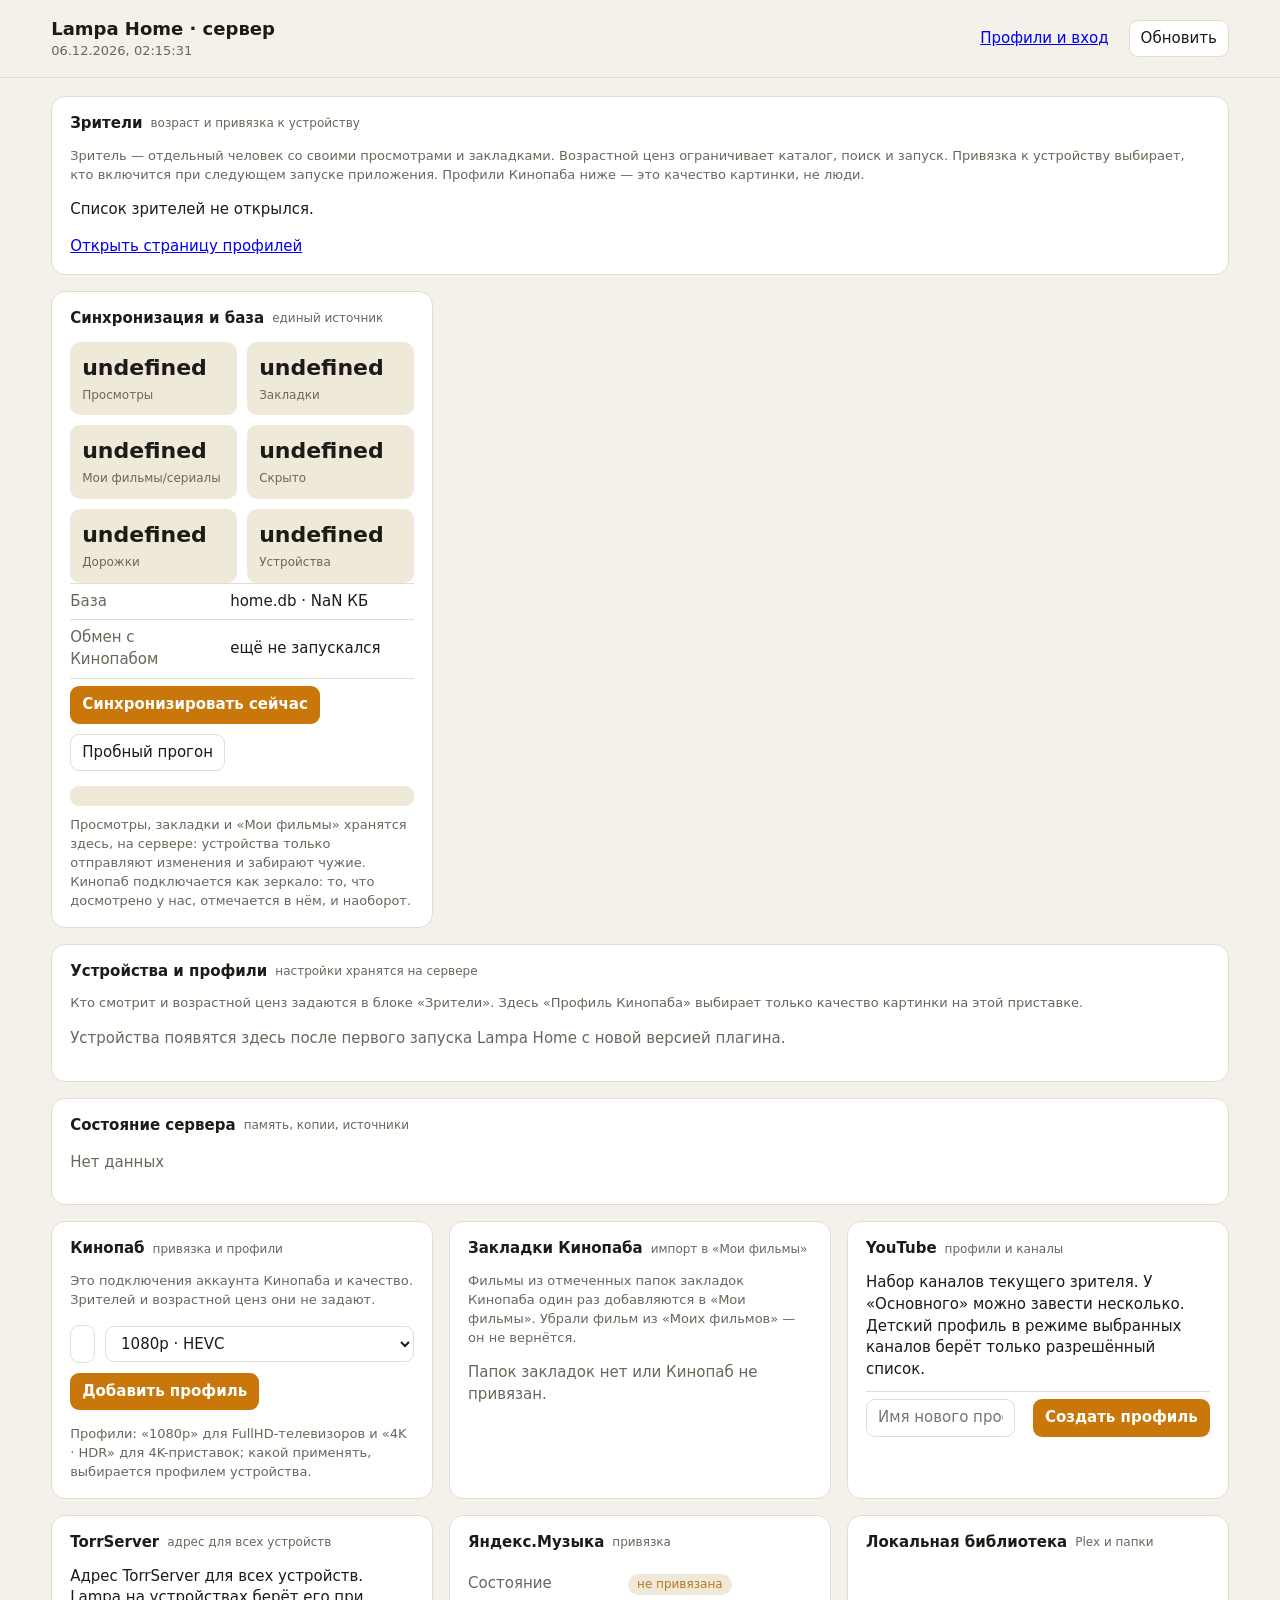
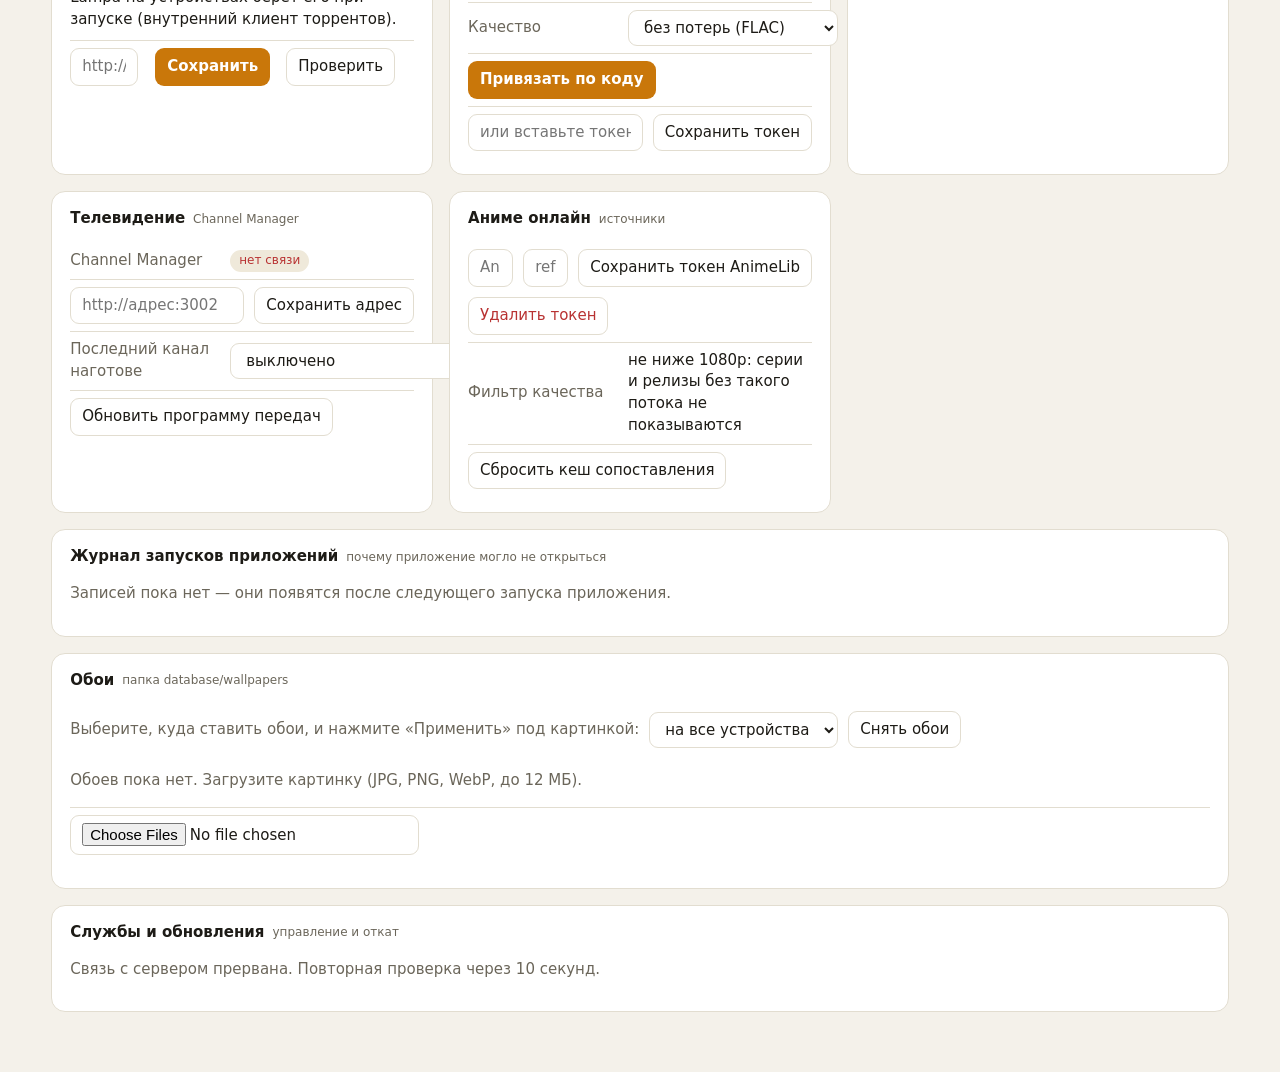
==== server-mod/HomeMedia/panel.html @ 14c17a5c "Publish LMPC HomeMedia module and Android client 1.16.11" ====
<!doctype html>
<html lang="ru">
<head>
<meta charset="utf-8">
<meta name="viewport" content="width=device-width, initial-scale=1">
<title>Lampa Home · сервер</title>
<style>
  :root {
    --bg: #f4f1ea; --card: #ffffff; --ink: #1d1b16; --muted: #6b665a; --line: #e2ddd0;
    --accent: #c9770a; --accent-ink: #ffffff; --ok: #2f8a4f; --warn: #b7791f; --bad: #b83232; --chip: #efe9da;
  }
  @media (prefers-color-scheme: dark) {
    :root:not([data-theme="light"]) {
      --bg: #17150f; --card: #211e16; --ink: #f1ecdf; --muted: #a39d8c; --line: #342f22;
      --accent: #f0a63a; --accent-ink: #1b1204; --ok: #62c283; --warn: #e0b04a; --bad: #e57373; --chip: #2d2819;
    }
  }
  :root[data-theme="dark"] {
    --bg: #17150f; --card: #211e16; --ink: #f1ecdf; --muted: #a39d8c; --line: #342f22;
    --accent: #f0a63a; --accent-ink: #1b1204; --ok: #62c283; --warn: #e0b04a; --bad: #e57373; --chip: #2d2819;
  }
  * { box-sizing: border-box; }
  html, body { margin: 0; background: var(--bg); color: var(--ink); font: 15px/1.45 system-ui, -apple-system, "Segoe UI", Roboto, sans-serif; }
  header { display: flex; align-items: center; gap: 12px; padding: 16px max(16px, 4vw); border-bottom: 1px solid var(--line); position: sticky; top: 0; background: var(--bg); z-index: 5; }
  header h1 { font-size: 18px; margin: 0; flex: 1; font-weight: 650; }
  header .sub { color: var(--muted); font-size: 13px; }
  main { padding: 18px max(16px, 4vw) 60px; display: grid; gap: 16px; grid-template-columns: repeat(auto-fit, minmax(340px, 1fr)); max-width: 1500px; margin: 0 auto; }
  section { background: var(--card); border: 1px solid var(--line); border-radius: 14px; padding: 16px 18px; min-width: 0; }
  section.wide { grid-column: 1 / -1; }
  h2 { font-size: 15px; margin: 0 0 12px; font-weight: 650; display: flex; align-items: center; gap: 8px; }
  h2 .tag { font-weight: 500; font-size: 12px; color: var(--muted); }
  .row { display: flex; align-items: center; gap: 10px; flex-wrap: wrap; padding: 7px 0; border-top: 1px solid var(--line); }
  .row:first-of-type { border-top: 0; }
  .row .k { color: var(--muted); flex: 0 0 150px; }
  .row .v { flex: 1 1 180px; min-width: 180px; overflow-wrap: break-word; }
  .kp, .person { border-top: 1px solid var(--line); padding: 12px 0; }
  .kp-head, .person .line, .kp-actions { display: flex; flex-wrap: wrap; gap: 8px; align-items: center; }
  .kp-head b, .person b { font-size: 15px; }
  .kp-actions, .person .line + .line { margin-top: 8px; }
  .grid4 { display: grid; grid-template-columns: repeat(auto-fit, minmax(110px, 1fr)); gap: 10px; }
  .stat { background: var(--chip); border-radius: 10px; padding: 10px 12px; }
  .stat b { display: block; font-size: 22px; font-weight: 650; }
  .stat span { color: var(--muted); font-size: 12px; }
  button, select, input { font: inherit; color: var(--ink); background: var(--card); border: 1px solid var(--line); border-radius: 9px; padding: 7px 11px; min-height: 36px; }
  input[type="text"], input[type="password"] { min-width: 0; flex: 1; }
  button { cursor: pointer; }
  button.primary { background: var(--accent); color: var(--accent-ink); border-color: transparent; font-weight: 600; }
  button.danger { color: var(--bad); }
  button:disabled { opacity: .55; cursor: default; }
  button:focus-visible, select:focus-visible, input:focus-visible { outline: 2px solid var(--accent); outline-offset: 1px; }
  .badge { display: inline-block; padding: 2px 9px; border-radius: 999px; font-size: 12px; background: var(--chip); white-space: nowrap; }
  .badge.ok { color: var(--ok); } .badge.warn { color: var(--warn); } .badge.bad { color: var(--bad); }
  .muted { color: var(--muted); }
  pre { margin: 8px 0 0; padding: 10px 12px; background: var(--chip); border-radius: 9px; font: 12.5px/1.5 ui-monospace, Consolas, monospace; white-space: pre-wrap; max-height: 220px; overflow: auto; }
  .dev { border-top: 1px solid var(--line); padding: 12px 0; }
  .dev:first-of-type { border-top: 0; }
  .dev .head { display: flex; align-items: center; gap: 10px; flex-wrap: wrap; margin-bottom: 8px; }
  .dev .head b { font-size: 15px; }
  .opts { display: grid; grid-template-columns: repeat(auto-fill, minmax(210px, 1fr)); gap: 8px 14px; }
  .opts label { display: grid; gap: 3px; font-size: 12.5px; color: var(--muted); }
  .opts select { width: 100%; }
  .walls { display: grid; grid-template-columns: repeat(auto-fill, minmax(150px, 1fr)); gap: 10px; margin-top: 10px; }
  .wall { border: 1px solid var(--line); border-radius: 10px; overflow: hidden; background: var(--chip); }
  .wall img { width: 100%; height: 84px; object-fit: cover; display: block; }
  .wall div { padding: 6px 8px; display: flex; gap: 6px; align-items: center; font-size: 12px; }
  .wall div span { flex: 1; overflow: hidden; text-overflow: ellipsis; white-space: nowrap; }
  .wall button { min-height: 28px; padding: 2px 8px; }
  .code { font: 650 26px ui-monospace, Consolas, monospace; letter-spacing: .12em; padding: 8px 14px; background: var(--chip); border-radius: 10px; display: inline-block; margin: 6px 0; }
  .toast { position: fixed; bottom: 18px; left: 50%; transform: translateX(-50%); background: var(--ink); color: var(--bg); padding: 9px 16px; border-radius: 10px; font-size: 14px; opacity: 0; transition: opacity .2s; pointer-events: none; z-index: 20; }
  .toast.show { opacity: .94; }
  @media (max-width: 560px) { .row .k { min-width: 100%; } }
</style>
</head>
<body>
<header>
  <div style="flex:1;min-width:0"><h1>Lampa Home · сервер</h1><div class="sub" id="clock"></div></div>
  <a href="/profiles" style="margin:8px">Профили и вход</a>
  <button id="refresh">Обновить</button>
</header>
<main id="main"></main>
<div class="toast" id="toast"></div>

<script>
(function () {
  'use strict';
  var BASE = '{localhost}'.replace(/\/$/, '');
  if (BASE.indexOf('{') === 0) BASE = location.origin;
  var adminToken = '';

  function el(tag, attrs) {
    var e = document.createElement(tag);
    if (attrs) Object.keys(attrs).forEach(function (k) {
      if (k === 'class') e.className = attrs[k];
      else if (k === 'text') e.textContent = attrs[k];
      else if (k.indexOf('on') === 0) e.addEventListener(k.slice(2), attrs[k]);
      else e.setAttribute(k, attrs[k]);
    });
    for (var i = 2; i < arguments.length; i++) {
      var c = arguments[i];
      if (c == null) continue;
      e.appendChild(typeof c === 'string' ? document.createTextNode(c) : c);
    }
    return e;
  }
  function api(path, opts) {
    opts = opts || {};
    var headers = {};
    Object.keys(opts.headers || {}).forEach(function (k) { headers[k] = opts.headers[k]; });
    if (adminToken) headers['X-Home-Session'] = adminToken;
    return fetch(BASE + path, { method: opts.method || 'GET', headers: headers, body: opts.body, credentials: 'include', cache: 'no-store' })
      .then(function (r) { return r.text().then(function (t) { var j = null; try { j = JSON.parse(t); } catch (e) {} return { ok: r.ok, status: r.status, json: j, text: t }; }); });
  }
  var toastT;
  function toast(t) {
    var n = document.getElementById('toast');
    n.textContent = t; n.classList.add('show');
    clearTimeout(toastT); toastT = setTimeout(function () { n.classList.remove('show'); }, 2600);
  }
  function ago(ms) {
    if (!ms) return 'никогда';
    var s = Math.round((Date.now() - ms) / 1000);
    if (s < 60) return s + ' с назад';
    if (s < 3600) return Math.round(s / 60) + ' мин назад';
    if (s < 86400) return Math.round(s / 3600) + ' ч назад';
    return Math.round(s / 86400) + ' дн назад';
  }
  function fmtBytes(b) { return b > 1048576 ? (b / 1048576).toFixed(1) + ' МБ' : Math.round(b / 1024) + ' КБ'; }
  function sec(title, tag, cls) {
    var s = el('section', { class: cls || '' }, el('h2', {}, title, tag ? el('span', { class: 'tag', text: tag }) : null));
    document.getElementById('main').appendChild(s);
    return s;
  }
  function kv(k, v) { return el('div', { class: 'row' }, el('div', { class: 'k', text: k }), el('div', { class: 'v' }, v)); }
  function badge(text, cls) { return el('span', { class: 'badge ' + (cls || ''), text: text }); }

  // ------------------------------------------------------------------ синхронизация
  function renderSync(box, st) {
    var g = el('div', { class: 'grid4' });
    [['Просмотры', st.timeline], ['Закладки', st.bookmarks], ['Мои фильмы/сериалы', st.watchlist], ['Скрыто', st.hidden], ['Дорожки', st.audio], ['Устройства', st.devices]]
      .forEach(function (p) { g.appendChild(el('div', { class: 'stat' }, el('b', { text: String(p[1]) }), el('span', { text: p[0] }))); });
    box.appendChild(g);
    box.appendChild(kv('База', 'home.db · ' + fmtBytes(st.db_bytes)));
    box.appendChild(kv('Обмен с Кинопабом', st.bridge_last ? 'последний запуск ' + new Date(st.bridge_last).toLocaleTimeString('ru') : 'ещё не запускался'));
    var out = el('pre', { text: st.bridge_result || '' });
    var b1 = el('button', { class: 'primary', text: 'Синхронизировать сейчас', onclick: function () {
      b1.disabled = true; out.textContent = 'Выполняю…';
      api('/kp/sync/run').then(function (r) { out.textContent = r.text; b1.disabled = false; toast('Обмен выполнен'); });
    } });
    var b2 = el('button', { text: 'Пробный прогон', onclick: function () {
      out.textContent = 'Проверяю…';
      api('/kp/sync/run?dry=1').then(function (r) { out.textContent = r.text; });
    } });
    box.appendChild(el('div', { class: 'row' }, b1, b2));
    box.appendChild(out);
    box.appendChild(el('p', { class: 'muted', style: 'margin:10px 0 0;font-size:13px', text: 'Просмотры, закладки и «Мои фильмы» хранятся здесь, на сервере: устройства только отправляют изменения и забирают чужие. Кинопаб подключается как зеркало: то, что досмотрено у нас, отмечается в нём, и наоборот.' }));
  }

  // ------------------------------------------------------------------ устройства
  var SETTINGS = [
    { k: 'maxh', n: 'Максимальное качество', o: [['', 'решает устройство'], ['0', 'без ограничения (4K)'], ['1080', 'до 1080p'], ['720', 'до 720p']] },
    { k: 'auto', n: 'При запуске', o: [['', 'решает устройство'], ['1', 'сразу включать ТВ'], ['0', 'главная Lampa']] },
    { k: 'engine', n: 'Движок эфира', o: [['', 'решает устройство'], ['exo', 'ExoPlayer (штатный)'], ['mpv', 'mpv'], ['mpv_embed', 'mpv (аппаратный, рекомендуется)'], ['mpv_hw', 'mpv hw'], ['mpv_sw', 'mpv программный']] },
    { k: 'buf', n: 'Буфер эфира', o: [['', 'решает устройство'], ['0', 'без буфера'], ['3', '3 секунды'], ['5', '5 секунд'], ['10', '10 секунд']] },
    { k: 'afr', n: 'Частота кадров экрана (АФР)', o: [['', 'решает устройство'], ['1', 'включена'], ['0', 'выключена']] },
    { k: 'font', n: 'Шрифт списка каналов', o: [['', 'решает устройство'], ['0', 'мелкий'], ['1', 'средний'], ['2', 'крупный']] },
    { k: 'alpha', n: 'Прозрачность списка каналов', o: [['', 'решает устройство'], ['100', '100%'], ['85', '85%'], ['70', '70%'], ['55', '55%'], ['40', '40%']] },
    { k: 'saver', n: 'Заставка Lampa', o: [['', 'решает устройство'], ['0', 'выключена'], ['1', 'включена']] },
    { k: 'hidel', n: 'Кнопка «Онлайн» (Lampac) в карточке', o: [['', 'решает устройство'], ['0', 'показана'], ['1', 'скрыта']] },
    { k: 'kpprof', n: 'Профиль Кинопаба', o: 'kp' },
    { k: 'wall', n: 'Обои', o: null }
  ];
  var walls = [], devList = [];
  var kpProfiles = [];

  function ageName(p) { return p.is_child ? 'до ' + p.max_age + ' лет' : 'взрослый'; }
  function renderPeople(box, data, devices) {
    box.appendChild(el('p', { class: 'muted', style: 'margin:0 0 8px;font-size:13px', text: 'Зритель — отдельный человек со своими просмотрами и закладками. Возрастной ценз ограничивает каталог, поиск и запуск. Привязка к устройству выбирает, кто включится при следующем запуске приложения. Профили Кинопаба ниже — это качество картинки, не люди.' }));
    var profiles = (data && data.profiles) || [];
    if (!data || data.error) {
      box.appendChild(el('p', { text: 'Список зрителей не открылся.' }));
      box.appendChild(el('a', { href: '/profiles', text: 'Открыть страницу профилей' }));
      return;
    }
    profiles.forEach(function (p) {
      var card = el('div', { class: 'person' });
      var age = el('select', { 'aria-label': 'Возрастной ценз' });
      if (p.id === 'u_default') age.appendChild(el('option', { value: 'adult', text: 'Взрослый' }));
      else [['adult', 'Взрослый'], ['6', 'Детский, до 6 лет'], ['13', 'Детский, до 13 лет'], ['16', 'Детский, до 16 лет']].forEach(function (o) { age.appendChild(el('option', { value: o[0], text: o[1] })); });
      age.value = p.is_child ? String(p.max_age) : 'adult';
      if (p.id === 'u_default') age.disabled = true;
      age.addEventListener('change', function () {
        var child = age.value !== 'adult';
        api('/home/admin/profiles', { method: 'POST', headers: { 'Content-Type': 'application/json' }, body: JSON.stringify({ id: p.id, name: p.name, is_child: child, max_age: child ? +age.value : 18, settings: p.settings || {} }) })
          .then(function (r) { toast(r.ok ? 'Возрастной ценз сохранён' : ((r.json && r.json.error) || 'Не удалось сохранить')); if (r.ok) load(); });
      });
      var cold = p.id === data.default_profile
        ? badge('холодный запуск', 'ok')
        : el('button', { text: 'Холодный запуск для всех', onclick: function () {
          api('/home/admin/default-profile', { method: 'POST', headers: { 'Content-Type': 'application/json' }, body: JSON.stringify({ profile_id: p.id }) })
            .then(function (r) { toast(r.ok ? 'Холодный запуск обновлён' : 'Не удалось'); if (r.ok) load(); });
        } });
      card.appendChild(el('div', { class: 'line' }, el('b', { text: p.name }), badge(ageName(p), p.is_child ? 'warn' : 'ok'), el('span', { class: 'muted', text: 'Возрастной ценз' }), age, cold));
      box.appendChild(card);
    });
    var nm = el('input', { type: 'text', placeholder: 'Имя, например «Дети»' });
    var preset = el('select');
    [['adult', 'Взрослый'], ['6', 'Детский, до 6 лет'], ['13', 'Детский, до 13 лет'], ['16', 'Детский, до 16 лет']].forEach(function (o) { preset.appendChild(el('option', { value: o[0], text: o[1] })); });
    preset.value = '6';
    box.appendChild(el('div', { class: 'person' }, el('div', { class: 'line' }, nm, preset, el('button', { class: 'primary', text: 'Создать зрителя', onclick: function () {
      var name = nm.value.trim(), child = preset.value !== 'adult';
      if (name.length < 1) { toast('Введите имя'); return; }
      api('/home/admin/profiles', { method: 'POST', headers: { 'Content-Type': 'application/json' }, body: JSON.stringify({ name: name, is_child: child, max_age: child ? +preset.value : 18, settings: { torrent_auto: false } }) })
        .then(function (r) { toast(r.ok ? 'Зритель создан' : 'Не удалось создать'); if (r.ok) load(); });
    } }))));
    box.appendChild(el('h2', { style: 'margin-top:16px' }, 'Кто включается на устройстве'));
    if (!devices.length) box.appendChild(el('p', { class: 'muted', text: 'Устройства появятся после запуска приложения.' }));
    devices.forEach(function (d) {
      var sel = el('select');
      sel.appendChild(el('option', { value: '', text: 'общий холодный запуск' }));
      profiles.forEach(function (p) { sel.appendChild(el('option', { value: p.id, text: p.name + ' · ' + ageName(p) })); });
      sel.value = (d.cfg && d.cfg.viewer) || '';
      if (sel.value !== ((d.cfg && d.cfg.viewer) || '')) sel.appendChild(el('option', { value: String(d.cfg.viewer), text: String(d.cfg.viewer) })), sel.value = String(d.cfg.viewer);
      sel.addEventListener('change', function () {
        var url = '/home/dev/set?dev=' + encodeURIComponent(d.id) + '&k=viewer';
        if (sel.value) url += '&v=' + encodeURIComponent(sel.value);
        api(url).then(function (r) { toast(r.ok ? 'Привязано. Заработает после перезапуска приложения' : 'Не удалось сохранить'); });
      });
      box.appendChild(el('div', { class: 'row' }, el('div', { class: 'k', text: d.name || d.id }), el('div', { class: 'v' }, sel)));
    });
  }

  function renderDevices(box, list) {
    box.appendChild(el('p', { class: 'muted', style: 'margin:0 0 8px;font-size:13px', text: 'Кто смотрит и возрастной ценз задаются в блоке «Зрители». Здесь «Профиль Кинопаба» выбирает только качество картинки на этой приставке.' }));
    if (!list.length) box.appendChild(el('p', { class: 'muted', text: 'Устройства появятся здесь после первого запуска Lampa Home с новой версией плагина.' }));
    list.forEach(function (d) {
      var head = el('div', { class: 'head' }, el('b', { text: d.name || d.id }), el('span', { class: 'muted', text: d.id }), badge('был ' + ago(d.seen), Date.now() - d.seen < 180000 ? 'ok' : ''));
      if (d.custom_name && d.model) head.appendChild(el('span', { class: 'muted', text: d.model }));
      head.appendChild(el('button', { text: 'Переименовать', onclick: function () {
        var name = prompt('Имя устройства (до 80 символов). Пустое поле вернёт название модели:', d.custom_name || d.name || '');
        if (name === null) return;
        name = name.trim();
        if (name.length > 80 || /[\u0000-\u001f\u007f-\u009f]/.test(name)) { toast('Имя: до 80 символов, без управляющих знаков'); return; }
        api('/home/dev/rename?dev=' + encodeURIComponent(d.id) + '&name=' + encodeURIComponent(name), { method: 'POST' })
          .then(function (r) { toast(r.ok && r.json && r.json.ok ? 'Имя сохранено' : 'Не удалось сохранить имя'); if (r.ok && r.json && r.json.ok) load(); })
          .catch(function () { toast('Нет связи с сервером'); });
      } }));
      head.appendChild(el('button', { class: 'danger', text: 'Забыть', onclick: function () {
        if (!confirm('Убрать устройство из списка? Оно появится снова при следующем запуске.')) return;
        api('/home/dev/forget?dev=' + encodeURIComponent(d.id)).then(function () { toast('Убрано'); load(); });
      } }));
      var opts = el('div', { class: 'opts' });
      SETTINGS.forEach(function (s) {
        var sel = el('select');
        var options = s.o === 'kp' ? [['', 'решает устройство']].concat(kpProfiles.map(function (p) { return [p.id, p.label || p.id]; }))
          : (s.o || [['', 'решает устройство'], ['__none', 'без обоев']].concat(walls.map(function (w) { return [w, w]; })));
        options.forEach(function (o) { sel.appendChild(el('option', { value: o[0], text: o[1] })); });
        var cur = d.cfg[s.k];
        sel.value = cur == null ? '' : (cur === '' ? '__none' : String(cur));
        if (sel.value !== (cur == null ? '' : (cur === '' ? '__none' : String(cur)))) sel.appendChild(el('option', { value: String(cur), text: String(cur) })), sel.value = String(cur);
        sel.addEventListener('change', function () {
          var v = sel.value;
          var url = '/home/dev/set?dev=' + encodeURIComponent(d.id) + '&k=' + s.k;
          if (v !== '') url += '&v=' + encodeURIComponent(v === '__none' ? '' : v);
          api(url).then(function (r) { toast(r.ok ? 'Сохранено · применится на устройстве в течение минуты' : 'Не удалось сохранить'); });
        });
        opts.appendChild(el('label', {}, s.n, sel));
      });
      box.appendChild(el('div', { class: 'dev' }, head, opts));
    });
  }

  // ------------------------------------------------------------------ Кинопаб
  function renderKino(box, profiles) {
    box.appendChild(el('p', { class: 'muted', style: 'margin:0 0 8px;font-size:13px', text: 'Это подключения аккаунта Кинопаба и качество. Зрителей и возрастной ценз они не задают.' }));
    (profiles || []).forEach(function (p) {
      var used = devList.filter(function (d) { return (d.cfg || {}).kpprof === p.id; }).map(function (d) { return d.name || d.id; });
      var card = el('div', { class: 'kp' });
      card.appendChild(el('div', { class: 'kp-head' }, el('b', { text: p.label || p.id }), badge(p.authorized ? 'привязан' : 'не привязан', p.authorized ? 'ok' : 'warn'), el('span', { class: 'muted', text: p.device || '' }), used.length ? el('span', { class: 'muted', text: 'устройства: ' + used.join(', ') }) : null));
      var actions = el('div', { class: 'kp-actions' });
      var slot = el('div');
      var btn = el('button', { class: p.authorized ? '' : 'primary', text: p.authorized ? 'Перепривязать' : 'Привязать', onclick: function () {
        btn.disabled = true;
        api('/kp/auth/start?profile=' + encodeURIComponent(p.id), { headers: { 'X-KP-Profile': p.id } }).then(function (r) {
          btn.disabled = false;
          if (!r.json || !r.json.user_code) { toast('Не удалось начать привязку'); return; }
          slot.textContent = '';
          slot.appendChild(el('div', {}, 'Откройте ', el('b', { text: r.json.verification_uri }), ' на телефоне или компьютере и введите код:'));
          slot.appendChild(el('div', { class: 'code', text: r.json.user_code }));
          var status = el('div', { class: 'muted', text: 'Жду подтверждения…' });
          slot.appendChild(status);
          var iv = Math.max(3, r.json.interval || 5) * 1000, t0 = Date.now();
          (function poll() {
            if (Date.now() - t0 > (r.json.expires_in || 300) * 1000) { status.textContent = 'Время вышло, начните заново'; return; }
            api('/kp/auth/poll?profile=' + encodeURIComponent(p.id), { headers: { 'X-KP-Profile': p.id } }).then(function (x) {
              var s = x.json && x.json.status;
              if (s === 'ok') { toast('Профиль привязан'); load(); }
              else if (s === 'pending') setTimeout(poll, iv);
              else status.textContent = 'Не получилось (' + (s || x.status) + '), начните заново';
            });
          })();
        });
      } });
      actions.appendChild(btn);
      if (p.authorized) actions.appendChild(el('button', { class: 'danger', text: 'Отвязать', onclick: function () {
        if (!confirm('Отвязать профиль «' + (p.label || p.id) + '»?')) return;
        api('/kp/auth/reset?profile=' + encodeURIComponent(p.id), { headers: { 'X-KP-Profile': p.id } }).then(function () { toast('Отвязан'); load(); });
      } }));
      if (p.id !== 'main' && p.id !== 'uhd') actions.appendChild(el('button', { class: 'danger', text: 'Удалить профиль', onclick: function () {
        if (!confirm('Удалить профиль «' + (p.label || p.id) + '» и отвязать его от аккаунта?')) return;
        api('/home/kp/profile/delete?profile=' + encodeURIComponent(p.id)).then(function (r) { toast(r.ok ? 'Профиль удалён' : 'Не удалось удалить'); load(); });
      } }));
      card.appendChild(actions);
      card.appendChild(slot);
      box.appendChild(card);
    });
    var nm = el('input', { type: 'text', placeholder: 'название нового профиля, например «Кухня»' });
    var kd = el('select');
    [['fhd', '1080p · HEVC'], ['uhd', '4K · HEVC · HDR'], ['uhd_sdr', '4K · HEVC (без HDR)'], ['avc', 'только H.264 (старые приставки)']].forEach(function (o) { kd.appendChild(el('option', { value: o[0], text: o[1] })); });
    box.appendChild(el('div', { class: 'row' }, nm, kd, el('button', { class: 'primary', text: 'Добавить профиль', onclick: function () {
      if (nm.value.trim().length < 2) { toast('Введите название'); return; }
      api('/home/kp/profile/add?label=' + encodeURIComponent(nm.value.trim()) + '&kind=' + kd.value).then(function (r) { toast(r.ok ? 'Профиль добавлен — нажмите «Привязать»' : 'Не удалось добавить'); load(); });
    } })));
    box.appendChild(el('p', { class: 'muted', style: 'margin:8px 0 0;font-size:13px', text: 'Профили: «1080p» для FullHD-телевизоров и «4K · HDR» для 4K-приставок; какой применять, выбирается профилем устройства.' }));
  }

  // ------------------------------------------------------------------ Яндекс.Музыка
  function renderYm(box, st) {
    var ok = st && st.authorized;
    box.appendChild(kv('Состояние', el('span', {}, badge(ok ? 'привязана' : 'не привязана', ok ? 'ok' : 'warn'), ok ? ' ' + (st.login || '') + (st.plus ? ' · Плюс' : '') : '')));
    var q = el('select');
    [['lossless', 'без потерь (FLAC)'], ['hq', 'высокое (320 кбит/с)'], ['nq', 'обычное']].forEach(function (o) { q.appendChild(el('option', { value: o[0], text: o[1] })); });
    q.value = (st && st.quality) || 'lossless';
    q.addEventListener('change', function () { api('/ym/quality?q=' + q.value).then(function () { toast('Качество сохранено'); }); });
    box.appendChild(kv('Качество', q));
    var slot = el('div');
    var bind = el('button', { class: ok ? '' : 'primary', text: ok ? 'Перепривязать' : 'Привязать по коду', onclick: function () {
      api('/ym/auth/start').then(function (r) {
        if (!r.json || !r.json.user_code) { toast('Не удалось начать привязку'); return; }
        slot.textContent = '';
        slot.appendChild(el('div', {}, 'Откройте ', el('b', { text: r.json.verification_url }), ' и введите код:'));
        slot.appendChild(el('div', { class: 'code', text: r.json.user_code }));
        var status = el('div', { class: 'muted', text: 'Жду подтверждения…' });
        slot.appendChild(status);
        var t0 = Date.now();
        (function poll() {
          if (Date.now() - t0 > (r.json.expires_in || 300) * 1000) { status.textContent = 'Время вышло, начните заново'; return; }
          api('/ym/auth/poll').then(function (x) {
            var s = x.json && x.json.state;
            if (s === 'ok' || s === 'done' || (x.json && x.json.authorized)) { toast('Яндекс.Музыка привязана'); load(); }
            else if (s === 'expired' || s === 'none') status.textContent = 'Время вышло, начните заново';
            else setTimeout(poll, 5000);
          });
        })();
      });
    } });
    box.appendChild(el('div', { class: 'row' }, bind, ok ? el('button', { class: 'danger', text: 'Отвязать', onclick: function () {
      if (!confirm('Отвязать Яндекс.Музыку?')) return;
      api('/ym/auth/reset').then(function () { toast('Отвязана'); load(); });
    } }) : null));
    box.appendChild(slot);
    var tok = el('input', { type: 'password', placeholder: 'или вставьте токен вручную' });
    box.appendChild(el('div', { class: 'row' }, tok, el('button', { text: 'Сохранить токен', onclick: function () {
      if (!tok.value.trim()) return;
      api('/ym/auth/token?token=' + encodeURIComponent(tok.value.trim()), { method: 'POST' }).then(function (r) { toast(r.ok ? 'Токен сохранён' : 'Токен не принят'); tok.value = ''; load(); });
    } })));
  }

  // ------------------------------------------------------------------ локальная библиотека
  function renderLocal(box, cfg, st) {
    var stBy = {}; ((st && st.sources) || []).forEach(function (s) { stBy[s.id] = s; });
    ((cfg && cfg.sources) || []).forEach(function (s) {
      var info = stBy[s.id] || {};
      var top = el('div', { class: 'row' }, el('div', { class: 'k', text: s.title || s.id }),
        el('div', { class: 'v' }, badge(info.state === 'ok' ? 'работает · ' + (info.count != null ? info.count : '') : (info.state || '—'), info.state === 'ok' ? 'ok' : 'warn'), ' ', el('span', { class: 'muted', text: s.type === 'plex' ? (s.url || '') : (s.path || '') })));
      var en = el('input', { type: 'checkbox' }); en.checked = !!s.enable;
      en.addEventListener('change', function () {
        api('/local/config', { method: 'POST', headers: { 'Content-Type': 'application/json' }, body: JSON.stringify({ id: s.id, patch: { enable: en.checked } }) }).then(function () { toast('Сохранено'); });
      });
      top.appendChild(el('label', { style: 'display:flex;gap:6px;align-items:center' }, en, 'включено'));
      box.appendChild(top);
      if (s.type === 'plex') {
        var url = el('input', { type: 'text', value: s.url || '', placeholder: 'http://адрес:32400' });
        var tk = el('input', { type: 'password', placeholder: s.has_token ? 'токен задан — вставьте новый, чтобы заменить' : 'токен Plex' });
        box.appendChild(el('div', { class: 'row' }, url, tk, el('button', { text: 'Сохранить', onclick: function () {
          var patch = { url: url.value.trim() };
          if (tk.value.trim()) patch.token = tk.value.trim();
          api('/local/config', { method: 'POST', headers: { 'Content-Type': 'application/json' }, body: JSON.stringify({ id: s.id, patch: patch }) }).then(function () { toast('Сохранено, индекс обновляется'); tk.value = ''; load(); });
        } })));
      }
    });
  }

  // ------------------------------------------------------------------ ТВ
  function renderTv(box, st, cfg) {
    box.appendChild(kv('Channel Manager', el('span', {}, badge(st && st.ok ? 'доступен' : 'нет связи', st && st.ok ? 'ok' : 'bad'), ' ', st && st.ok ? (st.channels + ' каналов · программа для ' + st.epg_channels) : (st && st.error) || '')));
    var url = el('input', { type: 'text', value: (cfg && cfg.url) || '', placeholder: 'http://адрес:3002' });
    box.appendChild(el('div', { class: 'row' }, url, el('button', { text: 'Сохранить адрес', onclick: function () {
      api('/tv/config/set?url=' + encodeURIComponent(url.value.trim())).then(function (r) { toast(r.json && r.json.ok ? 'Подключено: ' + r.json.channels + ' каналов' : 'Не удалось подключиться'); load(); });
    } })));
    var keep = el('select');
    [[0, 'выключено'], [10, '10 минут после просмотра'], [30, '30 минут'], [60, '1 час'], [180, '3 часа'], [-1, 'всегда']].forEach(function (o) { keep.appendChild(el('option', { value: String(o[0]), text: o[1] })); });
    keep.value = String((cfg && cfg.keep_min) != null ? cfg.keep_min : 0);
    keep.addEventListener('change', function () { api('/tv/keep?min=' + keep.value).then(function () { toast('Сохранено'); }); });
    box.appendChild(kv('Последний канал наготове', keep));
    box.appendChild(el('div', { class: 'row' }, el('button', { text: 'Обновить программу передач', onclick: function () { api('/tv/refresh').then(function () { toast('Обновление запущено'); }); } })));
  }

  // ------------------------------------------------------------------ аниме
  function renderAnime(box, st) {
    ((st && st.sources) || []).forEach(function (s) {
      box.appendChild(kv(s.name, el('span', {}, badge(s.state, s.enabled ? 'ok' : (s.state === 'нужен токен' ? 'warn' : 'bad')), ' ', el('span', { class: 'muted', text: s.note }))));
    });
    var tkA = el('input', { type: 'password', placeholder: 'AnimeLib: access-токен' });
    var tkR = el('input', { type: 'password', placeholder: 'refresh-токен (если есть)' });
    box.appendChild(el('div', { class: 'row' }, tkA, tkR, el('button', { text: 'Сохранить токен AnimeLib', onclick: function () {
      if (!tkA.value.trim()) { toast('Вставьте access-токен'); return; }
      api('/home/animelib/token', { method: 'POST', headers: { 'Content-Type': 'application/json' }, body: JSON.stringify({ access: tkA.value, refresh: tkR.value }) })
        .then(function (r) { toast(r.ok ? 'Токен AnimeLib сохранён' : 'Токен не принят'); tkA.value = ''; tkR.value = ''; load(); });
    } }), el('button', { class: 'danger', text: 'Удалить токен', onclick: function () {
      api('/home/animelib/forget').then(function () { toast('Токен удалён'); load(); });
    } })));
    box.appendChild(kv('Фильтр качества', 'не ниже ' + ((st && st.min_height) || 1080) + 'p: серии и релизы без такого потока не показываются'));
    box.appendChild(el('div', { class: 'row' }, el('button', { text: 'Сбросить кеш сопоставления', onclick: function () { api('/anime/cache/clear').then(function () { toast('Кеш сброшен'); }); } })));
  }

  // ------------------------------------------------------------------ обои
  // поставить обои (name = '' — снять) на одно устройство или на все: устройство подхватывает настройку в течение минуты
  function applyWall(name, devId) {
    var targets = devId === '*' ? devList.map(function (d) { return d.id; }) : [devId];
    if (!targets.length) { toast('Устройств пока нет'); return; }
    Promise.all(targets.map(function (id) {
      return api('/home/dev/set?dev=' + encodeURIComponent(id) + '&k=wall&v=' + encodeURIComponent(name));
    })).then(function () { toast((name ? 'Обои применены' : 'Обои сняты') + ' · устройство подхватит в течение минуты'); load(); });
  }

  function renderWalls(box) {
    var grid = el('div', { class: 'walls' });
    var who = el('select');
    who.appendChild(el('option', { value: '*', text: 'на все устройства' }));
    devList.forEach(function (d) { who.appendChild(el('option', { value: d.id, text: d.name || d.id })); });
    box.appendChild(el('div', { class: 'row' }, el('span', { class: 'muted', text: 'Выберите, куда ставить обои, и нажмите «Применить» под картинкой:' }), who,
      el('button', { text: 'Снять обои', onclick: function () { applyWall('', who.value); } })));
    walls.forEach(function (w) {
      var users = devList.filter(function (d) { return d.cfg && d.cfg.wall === w; }).map(function (d) { return d.name || d.id; });
      grid.appendChild(el('div', { class: 'wall' }, el('img', { src: BASE + '/home/wallpaper?name=' + encodeURIComponent(w), alt: w, loading: 'lazy' }),
        users.length ? el('div', { class: 'muted', style: 'font-size:12px', text: 'сейчас: ' + users.join(', ') }) : null,
        el('div', {}, el('button', { class: 'primary', text: 'Применить', onclick: function () { applyWall(w, who.value); } }),
          el('span', { text: w }), el('button', { class: 'danger', text: '✕', title: 'Удалить', onclick: function () {
          if (!confirm('Удалить «' + w + '»?')) return;
          api('/home/wallpaper/delete?name=' + encodeURIComponent(w), { method: 'POST' }).then(function () { toast('Удалено'); load(); });
        } }))));
    });
    if (!walls.length) box.appendChild(el('p', { class: 'muted', text: 'Обоев пока нет. Загрузите картинку (JPG, PNG, WebP, до 12 МБ).' }));
    var f = el('input', { type: 'file', accept: 'image/jpeg,image/png,image/webp', multiple: 'multiple' });
    f.addEventListener('change', function () {
      Array.prototype.slice.call(f.files).forEach(function (file) {
        api('/home/wallpaper/upload?name=' + encodeURIComponent(file.name), { method: 'POST', body: file, headers: { 'Content-Type': 'application/octet-stream' } })
          .then(function (r) { toast(r.ok ? 'Загружено: ' + file.name : 'Не удалось: ' + file.name); load(); });
      });
    });
    box.appendChild(el('div', { class: 'row' }, f));
    box.appendChild(grid);
  }

  // ------------------------------------------------------------------ состояние сервера
  function fmtUp(sec) { var d = Math.floor(sec / 86400), h = Math.floor(sec % 86400 / 3600), m = Math.floor(sec % 3600 / 60); return (d ? d + ' д ' : '') + h + ' ч ' + m + ' мин'; }
  function spark(samples) {
    var NS = 'http://www.w3.org/2000/svg', w = 560, h = 70;
    var svg = document.createElementNS(NS, 'svg'); svg.setAttribute('viewBox', '0 0 ' + w + ' ' + h); svg.setAttribute('width', '100%'); svg.setAttribute('height', h);
    if (!samples || samples.length < 2) return svg;
    var max = Math.max.apply(null, samples.map(function (x) { return x[1]; })) * 1.1, t0 = samples[0][0], t1 = samples[samples.length - 1][0] || t0 + 1;
    var pts = samples.map(function (x) { return (((x[0] - t0) / Math.max(1, t1 - t0)) * (w - 4) + 2).toFixed(1) + ',' + (h - 4 - (x[1] / max) * (h - 8)).toFixed(1); }).join(' ');
    var pl = document.createElementNS(NS, 'polyline'); pl.setAttribute('points', pts); pl.setAttribute('fill', 'none'); pl.setAttribute('stroke', 'currentColor'); pl.setAttribute('stroke-width', '2');
    svg.appendChild(pl); return svg;
  }
  function renderOps(box, o) {
    if (!o || (!o.version && !o.uptime_s)) { box.appendChild(el('p', { class: 'muted', text: 'Нет данных' })); return; }
    var g = el('div', { class: 'grid4' });
    [['Работает', fmtUp(o.uptime_s)], ['Память процесса', o.mem_mb + ' МБ'], ['Порог очистки', o.limit_mb + ' МБ'], ['База', fmtBytes(o.db_bytes)], ['Кеш', fmtBytes(o.cache_bytes)]]
      .forEach(function (p) { g.appendChild(el('div', { class: 'stat' }, el('b', { text: p[1] }), el('span', { text: p[0] }))); });
    box.appendChild(g);
    box.appendChild(el('p', { class: 'muted', style: 'margin:10px 0 2px;font-size:13px', text: 'Память за последние сутки (шаг 5 минут)' }));
    box.appendChild(spark(o.samples));
    var cm = o.channel_manager || {};
    box.appendChild(kv('Lampac', el('span', { text: 'версия ' + (o.version || '—') })));
    box.appendChild(kv('Channel Manager', badge(cm.ok ? 'отвечает · ' + cm.ms + ' мс' : 'не отвечает', cm.ok ? 'ok' : 'bad')));
    box.appendChild(kv('Последняя очистка памяти', el('span', { text: o.last_clean })));
    box.appendChild(kv('Обмен с Кинопабом', el('span', { text: o.bridge_result || '—' })));
    box.appendChild(kv('Закладки → «Мои фильмы»', el('span', { text: o.import_result || '—' })));
    box.appendChild(kv('Копии базы (7 дней)', el('span', { text: (o.backups || []).map(function (b) { return b.name.replace('home-', '').replace('.db', '') + ' · ' + fmtBytes(b.bytes); }).join(' · ') || 'ещё нет' })));
    var hs = o.host;
    if (hs) {
      box.appendChild(kv('Дежурная проверка (хост)', badge(hs.ok ? 'отвечает' : 'нет ответа', hs.ok ? 'ok' : 'bad')));
      box.appendChild(kv('Ошибок в журнале за сутки', el('span', { text: String(hs.errors_24h) })));
      box.appendChild(kv('Перезапусков за сутки', el('span', { text: String(hs.restarts_24h) + (hs.last_restart ? ' · последний ' + hs.last_restart : '') })));
    } else {
      box.appendChild(kv('Дежурная проверка (хост)', badge('не настроена', 'warn')));
    }
    box.appendChild(el('div', { class: 'row' },
      el('button', { text: 'Очистить память', onclick: function () { api('/home/ops/clean').then(function (r) { toast('Готово: ' + (r.json && r.json.result)); load(); }); } }),
      el('button', { text: 'Сделать копию базы', onclick: function () { api('/home/ops/backup').then(function () { toast('Копия создана'); load(); }); } })));
  }
  function renderAppLog(box, o) {
    var list = (o && o.applog) || [];
    if (!list.length) { box.appendChild(el('p', { class: 'muted', text: 'Записей пока нет — они появятся после следующего запуска приложения.' })); return; }
    list.slice(0, 25).forEach(function (e) {
      box.appendChild(kv(new Date(e.t).toLocaleString('ru') + ' · ' + e.dev, el('span', {}, badge(e.net ? 'сеть есть' : 'сети нет', e.net ? 'ok' : 'warn'), document.createTextNode(' ' + e.m))));
    });
  }
  function renderImport(box, d) {
    var folders = (d && d.folders) || [];
    box.appendChild(el('p', { class: 'muted', style: 'margin:0 0 8px;font-size:13px', text: 'Фильмы из отмеченных папок закладок Кинопаба один раз добавляются в «Мои фильмы». Убрали фильм из «Моих фильмов» — он не вернётся.' }));
    if (!folders.length) { box.appendChild(el('p', { class: 'muted', text: 'Папок закладок нет или Кинопаб не привязан.' })); return; }
    var boxes = [];
    folders.forEach(function (f) {
      var cb = el('input', { type: 'checkbox' }); cb.checked = !!f.selected; cb.dataset.id = f.id; boxes.push(cb);
      box.appendChild(el('div', { class: 'row' }, el('label', {}, cb, document.createTextNode(' ' + f.title + ' · ' + f.count))));
    });
    box.appendChild(el('div', { class: 'row' }, el('button', { class: 'primary', text: 'Сохранить и импортировать', onclick: function () {
      var ids = boxes.filter(function (b) { return b.checked; }).map(function (b) { return b.dataset.id; }).join(',');
      api('/home/kp/folders/set?ids=' + ids).then(function (r) { toast(r.json && r.json.last ? r.json.last : 'Сохранено'); load(); });
    } })));
  }

  // ------------------------------------------------------------------ YouTube: профили и каналы
  function renderYt(box, d) {
    box.appendChild(el('div', { class: 'sub', text: 'Набор каналов текущего зрителя. У «Основного» можно завести несколько. Детский профиль в режиме выбранных каналов берёт только разрешённый список.' }));
    var profs = (d && d.profiles) || [];
    profs.forEach(function (p) {
      var wrap = el('div', { class: 'row', style: 'display:block;border-top:1px solid #2a2a2a;padding:.7em 0' });
      var head = el('div', { style: 'display:flex;gap:.6em;align-items:center;margin-bottom:.4em' },
        el('b', { text: p.label || p.name }), badge(p.subs + ' каналов'),
        p.personal ? null : el('button', { text: 'Удалить набор', onclick: function () {
          if (!confirm('Удалить набор «' + (p.label || p.name) + '» вместе с каналами?')) return;
          api('/yt/profiles/remove?name=' + encodeURIComponent(p.name)).then(function () { toast('Профиль удалён'); load(); });
        } }));
      var list = el('div', { style: 'display:flex;flex-wrap:wrap;gap:.35em;margin:.3em 0' });
      var ta = el('textarea', { rows: '3', style: 'width:100%;box-sizing:border-box', placeholder: 'Ссылки на каналы, @имена или id — по одному в строке или через запятую' });
      var add = el('button', { class: 'primary', text: 'Добавить каналы', onclick: function () {
        if (!ta.value.trim()) return;
        add.disabled = true; add.textContent = 'Ищу каналы…';
        api('/yt/subs/addmany?profile=' + encodeURIComponent(p.name), { method: 'POST', headers: { 'Content-Type': 'text/plain; charset=utf-8' }, body: ta.value })
          .then(function (r) {
            var j = r.json || {};
            toast('Добавлено: ' + (j.added || []).length + ((j.failed || []).length ? '; не найдено: ' + j.failed.join(', ') : ''));
    fetch('/home/admin/session', { credentials: 'include', cache: 'no-store' }).then(function () { load(); }).catch(function () { load(); });
          });
      } });
      api('/yt/subs?profile=' + encodeURIComponent(p.name)).then(function (r) {
        ((r.json && r.json.channels) || []).forEach(function (c) {
          list.appendChild(el('span', { class: 'badge', style: 'cursor:pointer', title: 'Убрать канал', text: (c.title || c.id) + ' ✕', onclick: function () {
            api('/yt/subs/remove?profile=' + encodeURIComponent(p.name) + '&ch=' + encodeURIComponent(c.id)).then(function () { load(); });
          } }));
        });
      });
      wrap.appendChild(head); wrap.appendChild(list); wrap.appendChild(ta); wrap.appendChild(el('div', { style: 'margin-top:.4em' }, add));
      box.appendChild(wrap);
    });
    var nm = el('input', { type: 'text', placeholder: 'Имя нового профиля', style: 'margin-right:.5em' });
    box.appendChild(el('div', { class: 'row', style: 'margin-top:.7em' }, nm, el('button', { class: 'primary', text: 'Создать профиль', onclick: function () {
      var v = nm.value.trim();
      if (!v) return;
      api('/yt/profiles?add=' + encodeURIComponent(v)).then(function (r) {
        if (r.ok) { toast('Набор создан'); load(); }
        else if (r.json && r.json.error === 'child_channels') toast('У этого детского профиля каналы задаются только разрешённым списком');
        else toast('Имя: от 1 до 32 символов, без знаков / ? & # :');
      });
    } })));
  }

  // ------------------------------------------------------------------ TorrServer
  function renderTs(box, d) {
    box.appendChild(el('div', { class: 'sub', text: 'Адрес TorrServer для всех устройств. Lampa на устройствах берёт его при запуске (внутренний клиент торрентов).' }));
    var inp = el('input', { type: 'text', value: (d && d.url) || '', style: 'width:22em;margin-right:.5em', placeholder: 'http://адрес:8090' });
    var res = el('span', { class: 'sub', style: 'margin-left:.6em' });
    box.appendChild(el('div', { class: 'row', style: 'margin-top:.6em' }, inp,
      el('button', { class: 'primary', text: 'Сохранить', onclick: function () {
        api('/home/torrserver?url=' + encodeURIComponent(inp.value.trim())).then(function (r) { if (r.ok) toast('Адрес сохранён'); else toast('Недопустимый адрес'); });
      } }),
      el('button', { text: 'Проверить', style: 'margin-left:.4em', onclick: function () {
        res.textContent = 'проверяю…';
        api('/home/torrserver?test=true').then(function (r) { var j = r.json || {}; res.textContent = j.ok ? 'доступен: ' + String(j.version || '').slice(0, 40) : 'не отвечает (' + (j.error || '') + ')'; });
      } }), res));
  }

  // ------------------------------------------------------------------ сборка
  var serviceTimer;
  function serviceLabel(c) {
    var labels={
      lampac:'Lampac — ядро, библиотеки и парсеры',
      parsers:'Парсеры — входят в обновление Lampac',
      homemedia:'HomeMedia — профили и синхронизация',
      'channel-manager':'Channel Manager — телевидение',
      tvheadend:'Tvheadend — спутниковые каналы',
      torserver:'TorrServer — торренты',
      'yt-dlp':'yt-dlp — YouTube'
    };
    return labels[c.id]||c.name||c.id;
  }
  function renderServices() {
    clearTimeout(serviceTimer);
    var host=document.getElementById('service-control');
    if(!host){host=sec('Службы и обновления','управление и откат','wide');host.id='service-control';}
    api('/home/admin/services').then(function(response){
      if(!response.ok)throw new Error(response.json&&response.json.error||response.status);
      var data=response.json||{};
      if(!document.body.contains(host))return;
      host.textContent='';host.appendChild(el('h2',{text:'Службы и обновления'}));
      host.appendChild(el('p',{class:'muted',text:'Lampac обновляет ядро, библиотеки и парсеры одним проверенным комплектом. HomeMedia и Channel Manager принимают отдельные пакеты. Tvheadend доступен для проверки. Сначала «Скачать и проверить», затем «Обновить»; при неудаче программа откатывается, просмотры и настройки сохраняются.'}));
      host.appendChild(el('p',{class:'muted',text:'Автоматика раз в сутки проверяет версии или скачивает и проверяет пакет. Установка всегда запускается вручную. Режим «Выключено» отключает следующие автоматические задачи; уже начатая проверка может завершиться.'}));
      host.appendChild(el('p',{text:data.worker_online?'Обновления могут прервать просмотр. При заметном трафике задача отклоняется: повторите после просмотра.':'Исполнитель управления не подключён. Изменение служб недоступно.',class:'muted'}));
      var links=el('p',{class:'row',style:'gap:.7em;flex-wrap:wrap'});
      // These services share CT116 on the home LAN. Keep the links explicit so
      // opening the page through a proxy/hostname does not point at the wrong host.
      [['Channel Manager','http://192.168.1.80:3002/'],['TorrServer','http://192.168.1.80:8090/'],['Tvheadend','http://192.168.1.80:9981/gui/']].forEach(function(x){
        links.appendChild(el('a',{href:x[1],text:x[0],target:'_blank',rel:'noopener',title:x[0]==='Tvheadend'?'Откроется с запросом логина Tvheadend':''}));
      });
      links.appendChild(el('span',{class:'muted',text:'Tvheadend запросит штатный логин и пароль; защита отключена не была.'}));
      host.appendChild(links);
      (data.services||[]).forEach(function(c){
        var label=serviceLabel(c);var line=el('div',{class:'dev'});line.appendChild(el('b',{text:label+' · '+(!c.installed?'не установлена':c.active?'работает':'выключена')}));
        line.appendChild(el('p',{class:'muted',text:'Установлено: '+(c.version||'версия неизвестна')+(c.latest?' · доступно: '+c.latest:'')+(c.prepared?' · проверено: '+c.prepared:'')}));
        if(c.update_note)line.appendChild(el('p',{class:'muted',text:c.update_note}));
        if(c.error)line.appendChild(el('p',{class:'muted',text:'Последняя проверка: '+c.error}));
        if(c.automation_available){
          var policy=el('select',{'aria-label':'Автоматическая проверка '+label});
          [['off','Выключено'],['check','Проверять версии'],['prepare','Скачивать и проверять']].forEach(function(p){policy.appendChild(el('option',{value:p[0],text:p[1]}));});
          policy.value=c.automation_mode||'off';policy.disabled=!data.worker_online;
          policy.onchange=function(){policy.disabled=true;api('/home/admin/services/automation',{method:'POST',headers:{'Content-Type':'application/json'},body:JSON.stringify({component:c.id,mode:policy.value})}).then(function(r){toast(r.ok?'Режим сохранён':r.json&&r.json.error||'Не удалось сохранить режим');renderServices();}).catch(function(e){toast(String(e));renderServices();});};
          line.appendChild(el('span',{class:'muted',text:'Автоматическая проверка: '}));line.appendChild(policy);
        }
        [['check','Проверить'],['prepare','Скачать и проверить'],['package','Загрузить пакет'],['start','Включить'],['stop','Выключить'],['update','Обновить'],['rollback','Откатить']].forEach(function(pair){
          if((c.monitor_only||c.managed_by)&&pair[0]!=='check')return;
          var b=el('button',{text:pair[1]});b.disabled=!data.worker_online||(c.actions||[]).indexOf(pair[0])<0||data.pending>0;
          if(pair[0]==='update'&&b.disabled)b.title=c.update_note||'Нет подготовленного проверенного пакета';
          b.onclick=function(){
            if(pair[0]==='package'){
              var picker=document.createElement('input');picker.type='file';picker.accept='.tar,.gz,.tgz';
              picker.onchange=function(){var file=picker.files&&picker.files[0];if(!file)return;b.disabled=true;toast('Загружаю и проверяю пакет…');api('/home/admin/services/package?component='+encodeURIComponent(c.id),{method:'POST',headers:{'Content-Type':'application/octet-stream'},body:file}).then(function(r){toast(r.ok?'Пакет загружен, проверка началась':r.json&&r.json.error||'Не удалось загрузить пакет');renderServices();}).catch(function(e){toast(String(e));renderServices();});};picker.click();return;
            }
            if(pair[0]!=='check'&&!confirm(pair[1]+' «'+label+'»? '+(pair[0]==='rollback'?'Вернётся предыдущая программа. Новые просмотры, каналы и настройки сохранятся.':pair[0]==='prepare'?'Работающая версия останется прежней до нажатия «Обновить».':'Служба может кратковременно остановиться.')))return;
            b.disabled=true;api('/home/admin/services/job',{method:'POST',headers:{'Content-Type':'application/json'},body:JSON.stringify({component:c.id,action:pair[0]})}).then(function(r){toast(r.ok&&r.json&&r.json.queued?'Задача поставлена в очередь':(r.json&&r.json.error)||'Ошибка сервера');renderServices();}).catch(function(e){toast(String(e));renderServices();});
          };line.appendChild(b);
        });host.appendChild(line);
      });
      if(data.pending)host.appendChild(el('p',{text:'Выполняется задача. Журнал обновится автоматически.'}));
      (data.jobs||[]).forEach(function(j){host.appendChild(el('p',{text:j.component+' / '+j.action+': '+(j.ok?'готово':j.error||'ошибка')+(j.rolled_back?' · выполнен автоматический откат':'')}));});
      serviceTimer=setTimeout(renderServices,10000);
    }).catch(function(e){
      if(!document.body.contains(host))return;
      var error=host.querySelector('.service-poll-error');
      if(!error){error=el('p',{class:'service-poll-error muted'});host.appendChild(error);}
      error.textContent='Связь с сервером прервана. Повторная проверка через 10 секунд.';
      serviceTimer=setTimeout(renderServices,10000);
    });
  }

  function load() {
    var main = document.getElementById('main');
    main.textContent = '';
    Promise.all([
      api('/home/stats'), api('/home/dev/list'), api('/home/wallpapers'), api('/kp/profiles'), api('/ym/status'),
      api('/local/config'), api('/local/status'), api('/tv/status'), api('/tv/config'), api('/anime/status'),
      api('/home/ops/status'), api('/home/kp/folders'), api('/yt/profiles'), api('/home/torrserver'), api('/home/admin/profiles')
    ]).then(function (r) {
      if (r.some(function (x) { return x.status === 401 || (x.json && x.json.error === 'session_required'); })) {
        var box = sec('Нужен вход', 'сеанс профиля');
        box.appendChild(el('p', { text: 'Панель читает данные основного профиля. Откройте «Профили и вход», войдите в «Основной» и обновите эту страницу.' }));
        box.appendChild(el('a', { href: '/profiles', text: 'Профили и вход' }));
        return;
      }
      var J = function (i) { return (r[i] && r[i].json) || null; };
      walls = (J(2) && J(2).files) || [];
      kpProfiles = (J(3) && J(3).profiles) || [];
      devList = (J(1) && J(1).devices) || [];
      renderPeople(sec('Зрители', 'возраст и привязка к устройству', 'wide'), J(14), devList);
      renderSync(sec('Синхронизация и база', 'единый источник'), J(0) || {});
      renderDevices(sec('Устройства и профили', 'настройки хранятся на сервере', 'wide'), devList);
      renderOps(sec('Состояние сервера', 'память, копии, источники', 'wide'), J(10));
      renderKino(sec('Кинопаб', 'привязка и профили'), kpProfiles);
      renderImport(sec('Закладки Кинопаба', 'импорт в «Мои фильмы»'), J(11));
      renderYt(sec('YouTube', 'профили и каналы'), J(12));
      renderTs(sec('TorrServer', 'адрес для всех устройств'), J(13));
      renderYm(sec('Яндекс.Музыка', 'привязка'), J(4));
      renderLocal(sec('Локальная библиотека', 'Plex и папки'), J(5), J(6));
      renderTv(sec('Телевидение', 'Channel Manager'), J(7), J(8));
      renderAnime(sec('Аниме онлайн', 'источники'), J(9));
      renderAppLog(sec('Журнал запусков приложений', 'почему приложение могло не открыться', 'wide'), J(10));
      renderWalls(sec('Обои', 'папка database/wallpapers', 'wide'));
      // Службы запрашиваются отдельным admin-сеансом, чтобы их обновление не
      // блокировало основные разделы панели. Раньше функция была объявлена,
      // но не вызывалась, поэтому ссылки и кнопки не отображались.
      renderServices();
    }).catch(function (e) {
      sec('Панель не загрузилась', '').appendChild(el('p', { text: String(e && e.message || e) }));
    });
  }

  document.getElementById('refresh').addEventListener('click', load);
  setInterval(function () { document.getElementById('clock').textContent = new Date().toLocaleString('ru'); }, 1000);
  // Browser sessions do not have the Android bridge cookie. The same local
  // admin login used by /profiles can issue it without exposing the token to JS.
  fetch('/home/admin/login', { method: 'POST', credentials: 'include', cache: 'no-store', headers: { 'Content-Type': 'application/json' }, body: JSON.stringify({ profile_id: 'u_default', pin: '', device: 'web_panel', boot: 'panel-' + Date.now() }) }).then(function (r) { return r.json(); }).then(function (j) { adminToken = j.token || ''; load(); }).catch(function () { load(); });
})();
</script>
</body>
</html>
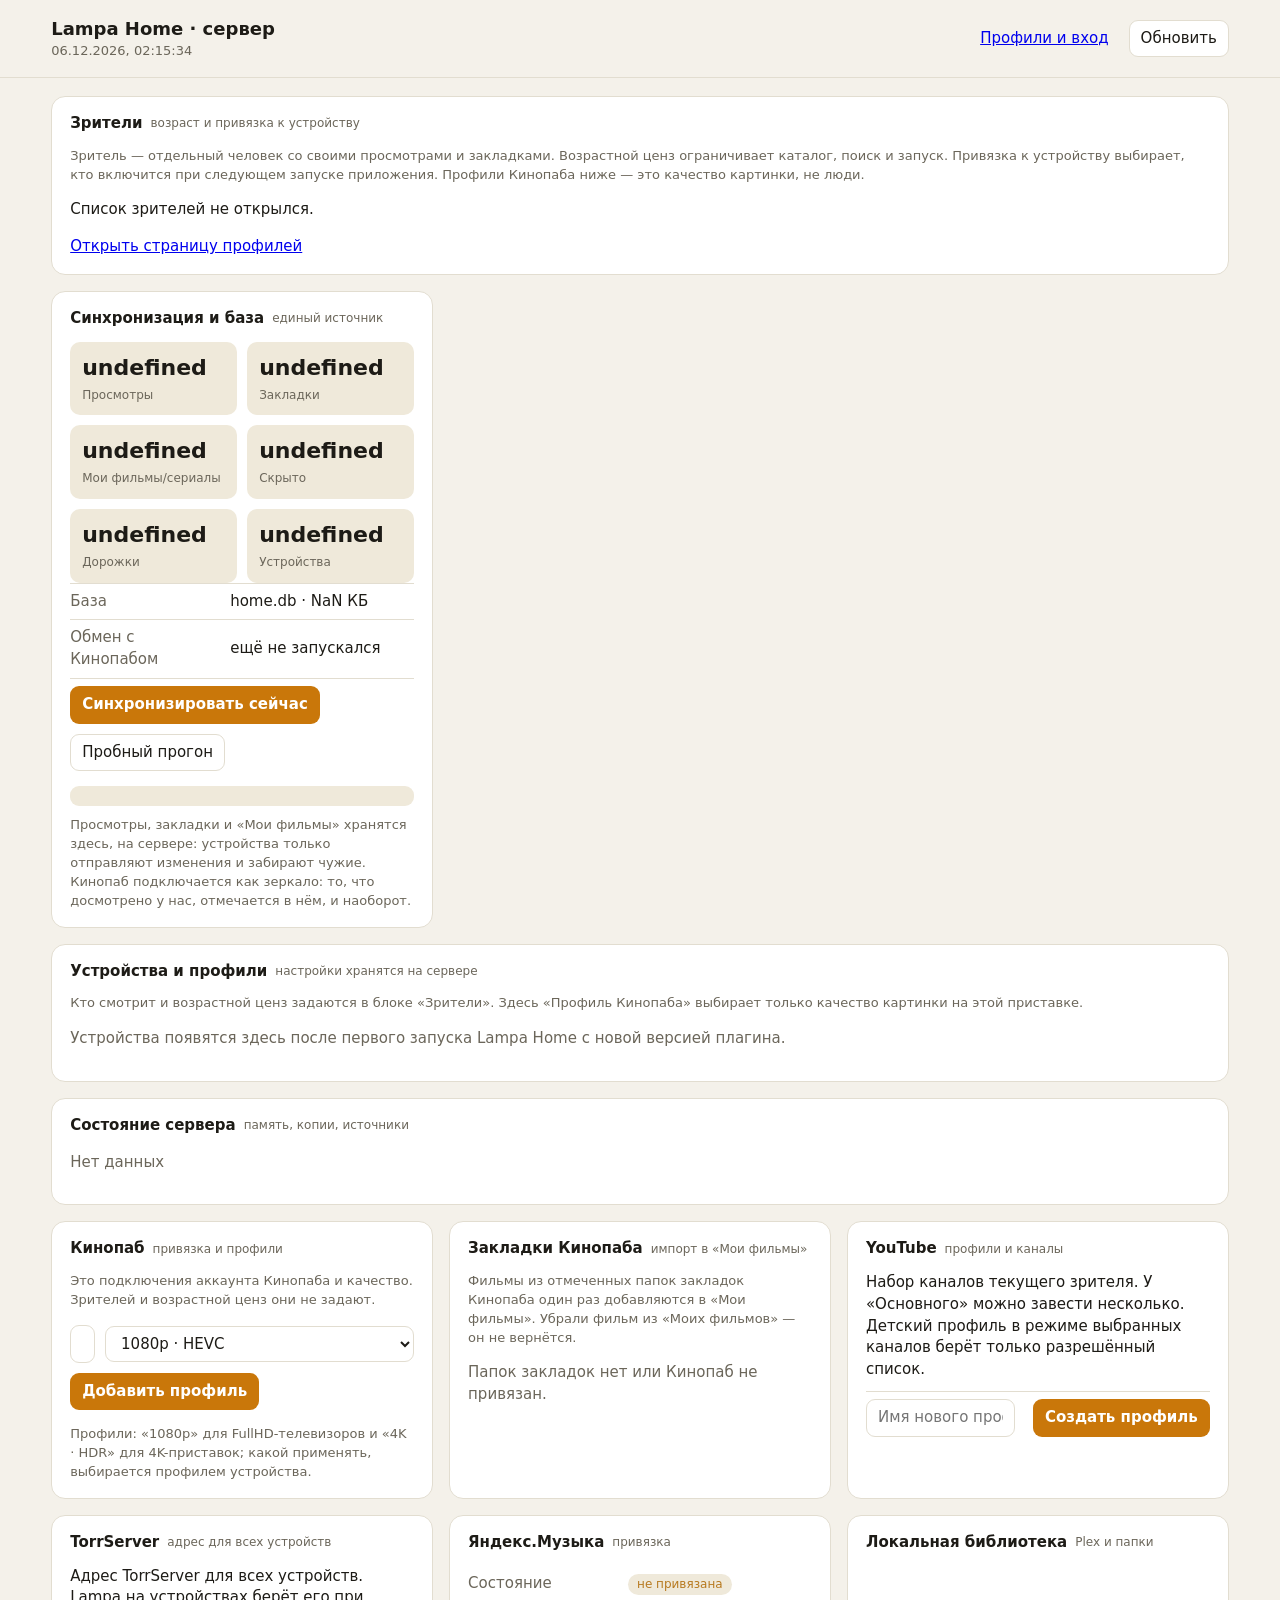
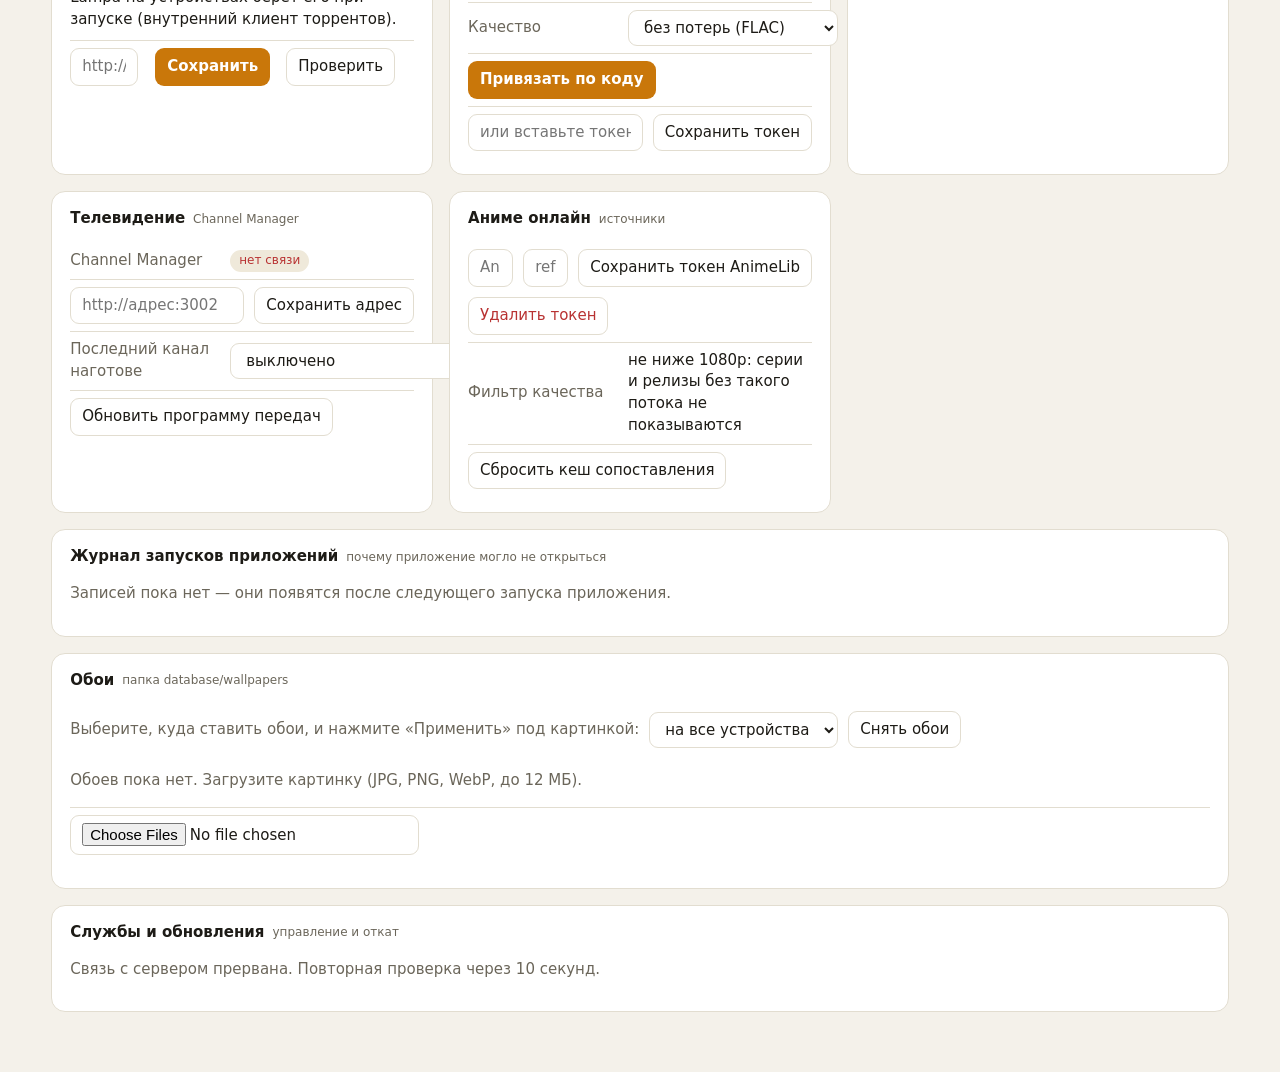
==== commit 32bb9c3e: "Fix panel session bootstrap request" ====
--- a/server-mod/HomeMedia/panel.html
+++ b/server-mod/HomeMedia/panel.html
@@ -543,7 +543,6 @@
           .then(function (r) {
             var j = r.json || {};
             toast('Добавлено: ' + (j.added || []).length + ((j.failed || []).length ? '; не найдено: ' + j.failed.join(', ') : ''));
-    fetch('/home/admin/session', { credentials: 'include', cache: 'no-store' }).then(function () { load(); }).catch(function () { load(); });
           });
       } });
       api('/yt/subs?profile=' + encodeURIComponent(p.name)).then(function (r) {
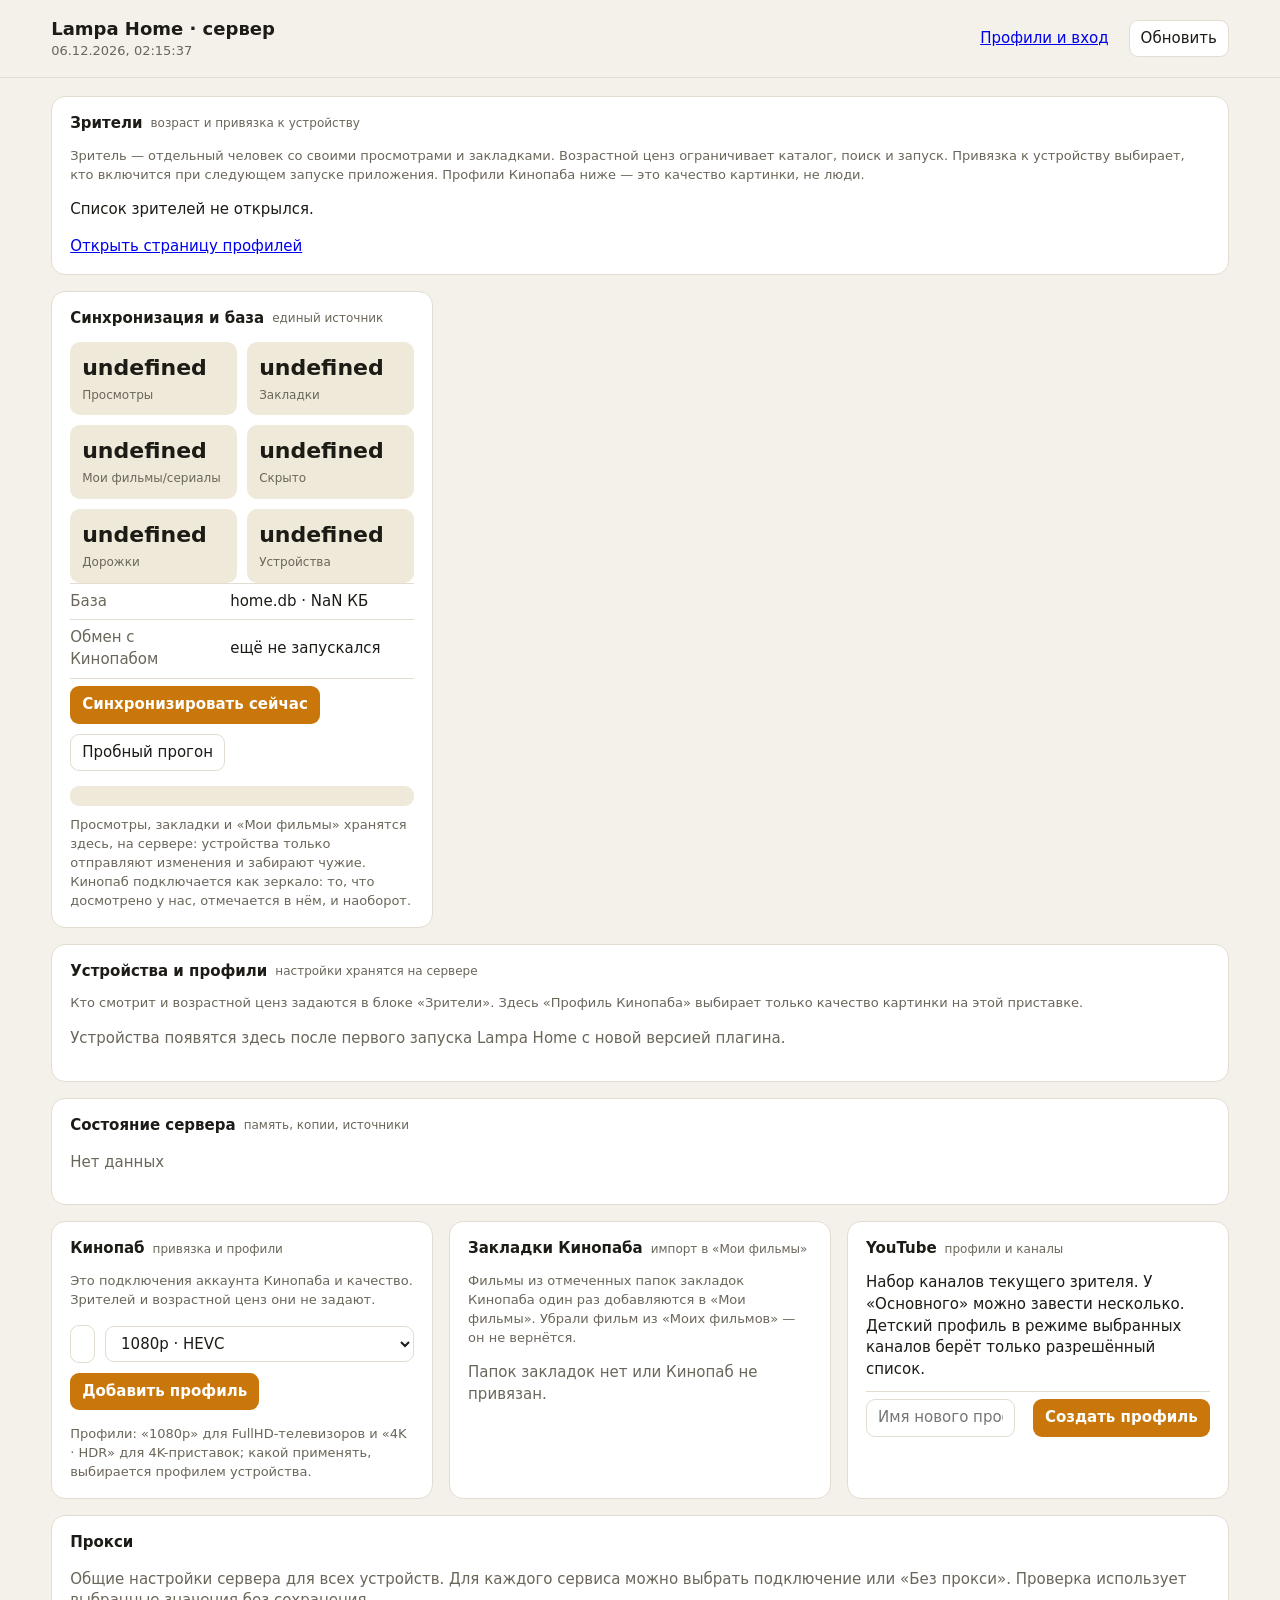
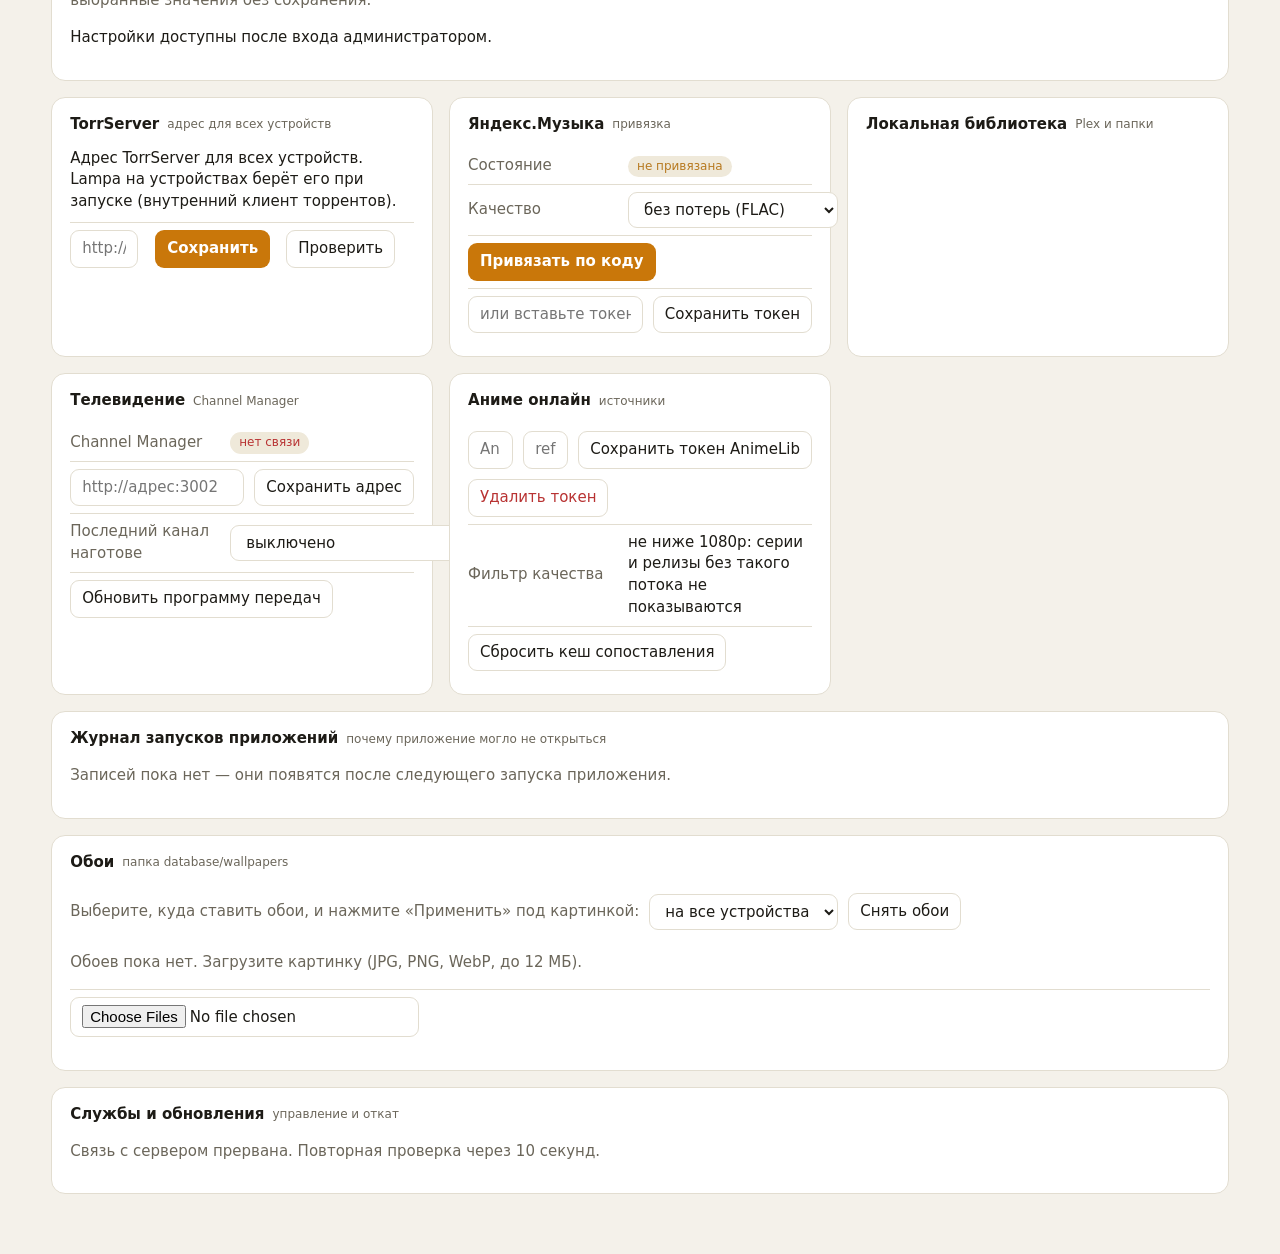
==== commit c255f438: "Add per-service proxy settings and relative container service UIs" ====
--- a/server-mod/HomeMedia/panel.html
+++ b/server-mod/HomeMedia/panel.html
@@ -522,6 +522,97 @@
     } })));
   }
 
+  // ------------------------------------------------------------------ Proxy connections and independent service routes
+  function renderProxy(box, state) {
+    box.textContent = '';
+    box.appendChild(el('h2', { text: 'Прокси' }));
+    box.appendChild(el('p', { class: 'muted', text: 'Общие настройки сервера для всех устройств. Для каждого сервиса можно выбрать подключение или «Без прокси». Проверка использует выбранные значения без сохранения.' }));
+    if (!state || !state.routes) {
+      box.appendChild(el('p', { text: 'Настройки доступны после входа администратором.' })); return;
+    }
+    var connections = [], routeFields = {}, buttons = [], busy = false;
+    var list = el('div'), routes = el('div'), result = el('p', { class: 'muted', role: 'status', 'aria-live': 'polite' });
+    var names = { tmdb_api: 'TMDB — описания и поиск', tmdb_images: 'TMDB — постеры', kinopub: 'Кинопаб — API и видео', youtube: 'YouTube — поиск и видео', jacred: 'JacRed — поиск раздач' };
+    var selected = Object.assign({}, state.routes);
+    function options() {
+      Object.keys(routeFields).forEach(function (service) {
+        var field = routeFields[service], value = field.value || selected[service] || 'direct';
+        field.textContent = ''; field.appendChild(el('option', { value: 'direct', text: 'Без прокси' }));
+        connections.forEach(function (p) { field.appendChild(el('option', { value: p.id, text: p.name.value || 'Новое подключение' })); });
+        field.value = value;
+      });
+    }
+    function addConnection(p) {
+      var name = el('input', { type: 'text', value: p.name || '', placeholder: 'Название подключения', maxlength: '80', 'aria-label': 'Название прокси' });
+      var address = el('input', { type: 'text', value: p.url || '', placeholder: 'http://адрес:порт или socks5://адрес:порт', autocomplete: 'off', spellcheck: 'false', style: 'min-width:260px;flex:1', 'aria-label': 'Адрес прокси' });
+      var username = el('input', { type: 'text', placeholder: p.has_auth ? 'Логин сохранён' : 'Логин, если нужен', autocomplete: 'off', 'aria-label': 'Новый логин прокси' });
+      var password = el('input', { type: 'password', placeholder: p.has_auth ? 'Пароль сохранён' : 'Пароль, если нужен', autocomplete: 'new-password', 'aria-label': 'Новый пароль прокси' });
+      var clear = el('input', { type: 'checkbox' });
+      var row = el('div', { style: 'border-top:1px solid #333;padding:.8em 0' });
+      var connection = { id: p.id, name: name, address: address, username: username, password: password, clear: clear, row: row };
+      connections.push(connection);
+      var remove = el('button', { text: 'Убрать подключение', onclick: function () {
+        if (busy) return;
+        if (Object.keys(routeFields).some(function (s) { return routeFields[s].value === p.id; })) return toast('Сначала выберите другой маршрут у использующих его сервисов');
+        connections = connections.filter(function (x) { return x !== connection; }); row.remove(); options();
+      } });
+      name.addEventListener('change', options);
+      row.appendChild(el('div', { class: 'row' }, name, address));
+      row.appendChild(el('div', { class: 'row' }, username, password, el('label', {}, clear, ' Удалить логин и пароль'), remove));
+      list.appendChild(row);
+    }
+    (state.connections || []).forEach(addConnection);
+    box.appendChild(list);
+    var add = el('button', { text: 'Добавить подключение', onclick: function () {
+      if (busy) return;
+      if (connections.length >= 12) return toast('Можно сохранить до 12 подключений');
+      addConnection({ id: 'p_' + Date.now().toString(36), name: 'Новый прокси', url: '' }); options();
+    } });
+    box.appendChild(el('div', { class: 'row' }, add));
+    function snapshot() {
+      var body = { revision: state.revision, connections: connections.map(function (p) {
+        return { id: p.id, name: p.name.value, url: p.address.value, username: p.username.value, password: p.password.value, clear_auth: p.clear.checked };
+      }), routes: {} };
+      Object.keys(routeFields).forEach(function (s) { body.routes[s] = routeFields[s].value; }); return body;
+    }
+    function error(r) {
+      var key = r.json && r.json.error;
+      return { invalid_proxy_url: 'Проверьте адрес прокси: HTTP, HTTPS или SOCKS5, без пути и параметров.', invalid_connection: 'Проверьте названия подключений.', invalid_route: 'Выберите подключение для каждого сервиса.', username_required: 'Укажите логин для нового пароля.', invalid_credentials: 'Проверьте логин и пароль.', settings_changed: 'Настройки уже изменены в другом окне. Обновите панель.', save_failed: 'Не удалось сохранить. Предыдущие настройки сохранены.', probe_busy: 'Две проверки уже выполняются. Подождите.', admin_required: 'Нужен вход администратора.' }[key] || 'Не удалось выполнить запрос.';
+    }
+    function post(path, body) { return api(path, { method: 'POST', headers: { 'Content-Type': 'application/json' }, body: JSON.stringify(body) }); }
+    Object.keys(names).forEach(function (service) {
+      var field = el('select', { 'aria-label': names[service] }); routeFields[service] = field;
+      var status = el('span', { class: 'muted', role: 'status', 'aria-live': 'polite' });
+      var test = el('button', { text: 'Проверить', onclick: function () {
+        var body = snapshot(); body.service = service; test.disabled = true; status.textContent = 'Проверяю…';
+        post('/home/admin/proxy/test', body).then(function (r) {
+          status.textContent = r.ok && r.json ? (r.json.message || error(r)) + (r.json.milliseconds != null ? ' ' + r.json.milliseconds + ' мс' : '') : error(r);
+        }).catch(function () { status.textContent = 'Нет связи с сервером.'; }).then(function () { test.disabled = false; });
+      } });
+      field.addEventListener('change', function () { status.textContent = ''; });
+      routes.appendChild(el('div', { class: 'row' }, el('label', { text: names[service], style: 'min-width:240px' }), field, test, status)); buttons.push(test);
+    });
+    options(); box.appendChild(routes);
+    function setBusy(value) { busy = value; buttons.concat([add, save, rollback]).forEach(function (b) { b.disabled = value; }); }
+    var save = el('button', { class: 'primary', text: 'Сохранить маршруты', onclick: function () {
+      var body = snapshot(); setBusy(true); result.textContent = 'Сохраняю…';
+      post('/home/admin/proxy', body).then(function (r) {
+        if (r.ok && r.json && r.json.ok) { renderProxy(box, r.json); toast(r.json.tmdb_reload ? 'Сохранено. TMDB применит настройки после перечитывания конфигурации Lampac.' : 'Прокси сохранены'); }
+        else result.textContent = error(r);
+      }).catch(function () { result.textContent = 'Нет связи с сервером. Обновите панель, чтобы проверить результат.'; }).then(function () { setBusy(false); });
+    } });
+    var rollback = el('button', { text: 'Вернуть предыдущие настройки', onclick: function () {
+      if (!state.can_rollback || !confirm('Вернуть предыдущие подключения и маршруты прокси для всех устройств?')) return;
+      setBusy(true);
+      post('/home/admin/proxy/rollback', { revision: state.revision }).then(function (r) {
+        if (r.ok && r.json && r.json.ok) { renderProxy(box, r.json); toast('Предыдущие настройки возвращены'); } else result.textContent = error(r);
+      }).catch(function () { result.textContent = 'Нет связи с сервером. Проверьте настройки после обновления панели.'; }).then(function () { setBusy(false); });
+    } });
+    rollback.disabled = !state.can_rollback;
+    box.appendChild(el('div', { class: 'row' }, save, rollback)); box.appendChild(result);
+    box.appendChild(el('p', { class: 'muted', text: 'Сохранённые логины и пароли не выдаются браузеру. Пустые поля сохраняют прежнюю авторизацию. При замене авторизации укажите новый пароль. TMDB использует штатное перечитывание init.conf; остальные сервисы применяют выбор к новым запросам.' }));
+  }
+
   // ------------------------------------------------------------------ YouTube: профили и каналы
   function renderYt(box, d) {
     box.appendChild(el('div', { class: 'sub', text: 'Набор каналов текущего зрителя. У «Основного» можно завести несколько. Детский профиль в режиме выбранных каналов берёт только разрешённый список.' }));
@@ -609,9 +700,7 @@
       host.appendChild(el('p',{class:'muted',text:'Автоматика раз в сутки проверяет версии или скачивает и проверяет пакет. Установка всегда запускается вручную. Режим «Выключено» отключает следующие автоматические задачи; уже начатая проверка может завершиться.'}));
       host.appendChild(el('p',{text:data.worker_online?'Обновления могут прервать просмотр. При заметном трафике задача отклоняется: повторите после просмотра.':'Исполнитель управления не подключён. Изменение служб недоступно.',class:'muted'}));
       var links=el('p',{class:'row',style:'gap:.7em;flex-wrap:wrap'});
-      // These services share CT116 on the home LAN. Keep the links explicit so
-      // opening the page through a proxy/hostname does not point at the wrong host.
-      [['Channel Manager','http://192.168.1.80:3002/'],['TorrServer','http://192.168.1.80:8090/'],['Tvheadend','http://192.168.1.80:9981/gui/']].forEach(function(x){
+      [['Channel Manager','/home/services/channel-manager/'],['TorrServer','/home/services/torrserver/'],['Tvheadend','/home/services/tvheadend/gui/']].forEach(function(x){
         links.appendChild(el('a',{href:x[1],text:x[0],target:'_blank',rel:'noopener',title:x[0]==='Tvheadend'?'Откроется с запросом логина Tvheadend':''}));
       });
       links.appendChild(el('span',{class:'muted',text:'Tvheadend запросит штатный логин и пароль; защита отключена не была.'}));
@@ -679,6 +768,9 @@
       renderKino(sec('Кинопаб', 'привязка и профили'), kpProfiles);
       renderImport(sec('Закладки Кинопаба', 'импорт в «Мои фильмы»'), J(11));
       renderYt(sec('YouTube', 'профили и каналы'), J(12));
+      var proxyBox = sec('Прокси', 'маршруты сервисов', 'wide');
+      api('/home/admin/proxy').then(function (p) { if (document.body.contains(proxyBox)) renderProxy(proxyBox, p.ok ? p.json : null); })
+        .catch(function () { if (document.body.contains(proxyBox)) proxyBox.appendChild(el('p', { text: 'Не удалось загрузить настройки прокси. Обновите панель.' })); });
       renderTs(sec('TorrServer', 'адрес для всех устройств'), J(13));
       renderYm(sec('Яндекс.Музыка', 'привязка'), J(4));
       renderLocal(sec('Локальная библиотека', 'Plex и папки'), J(5), J(6));
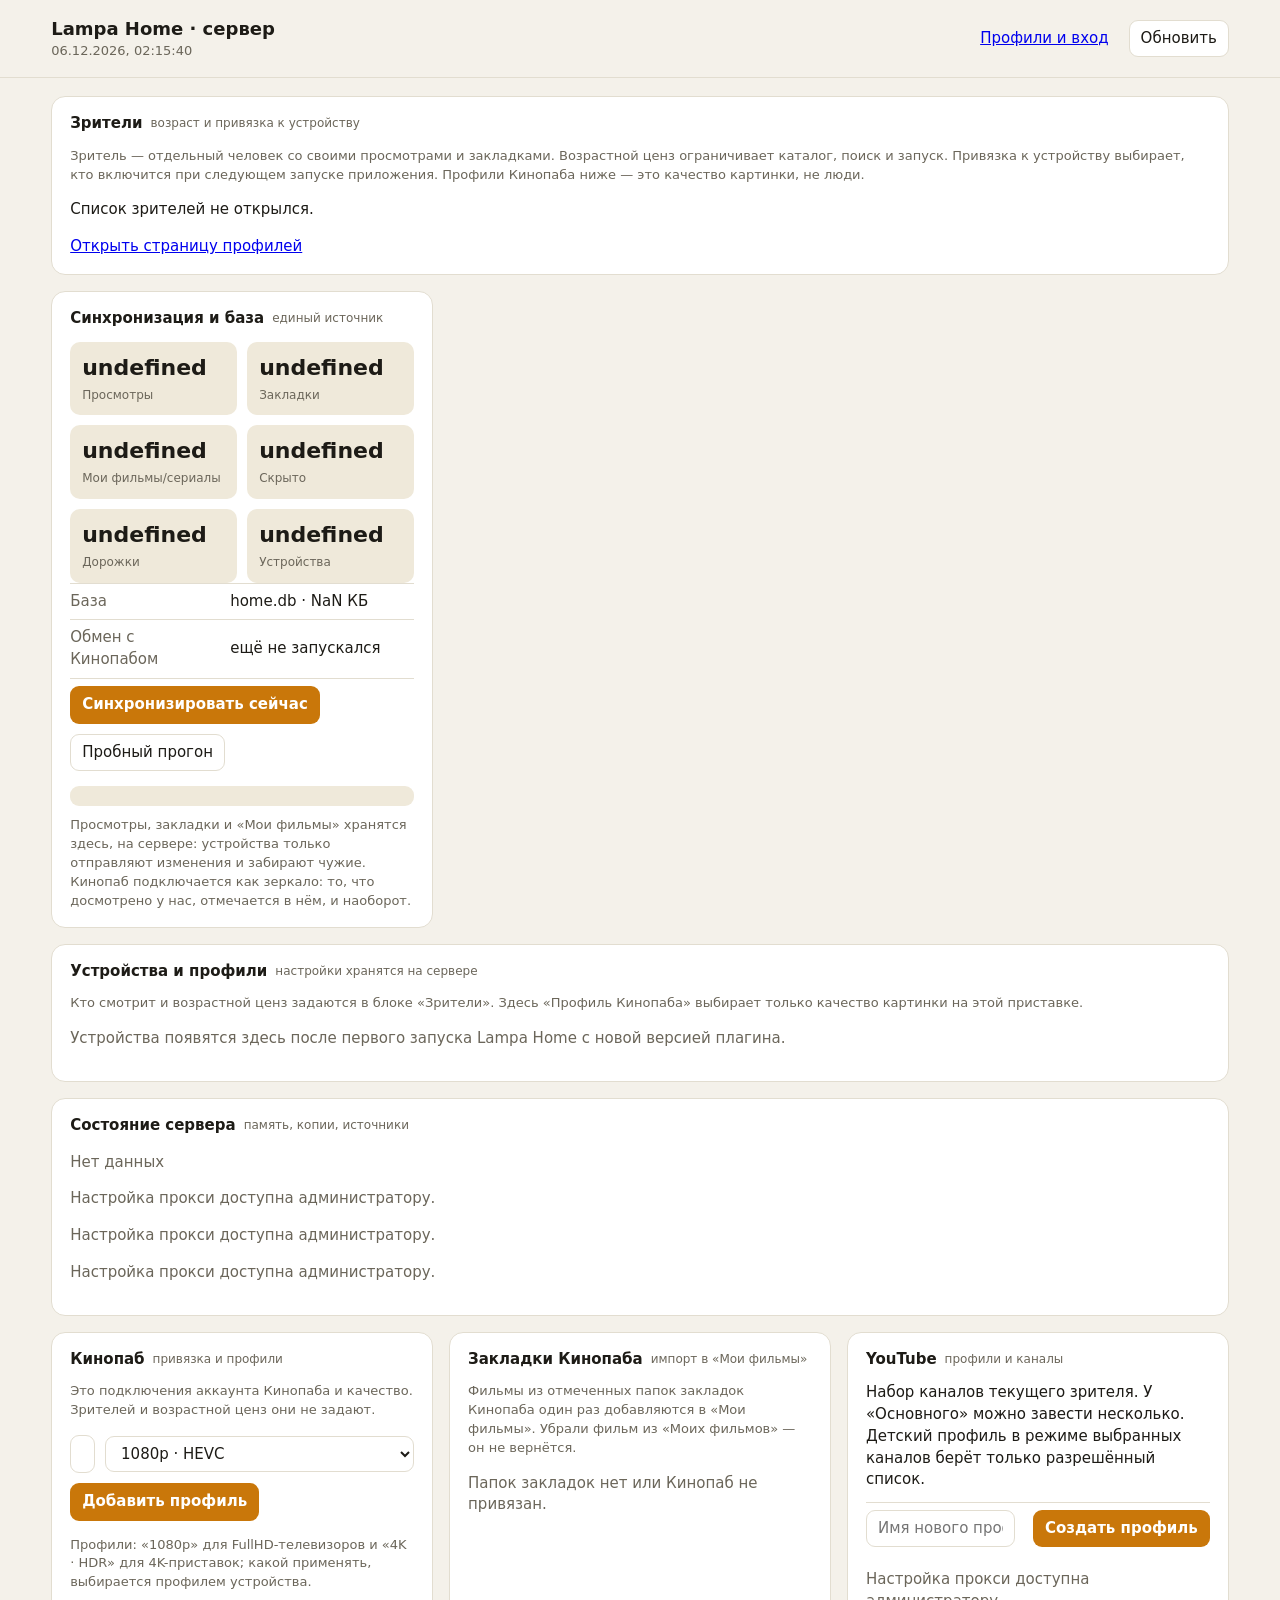
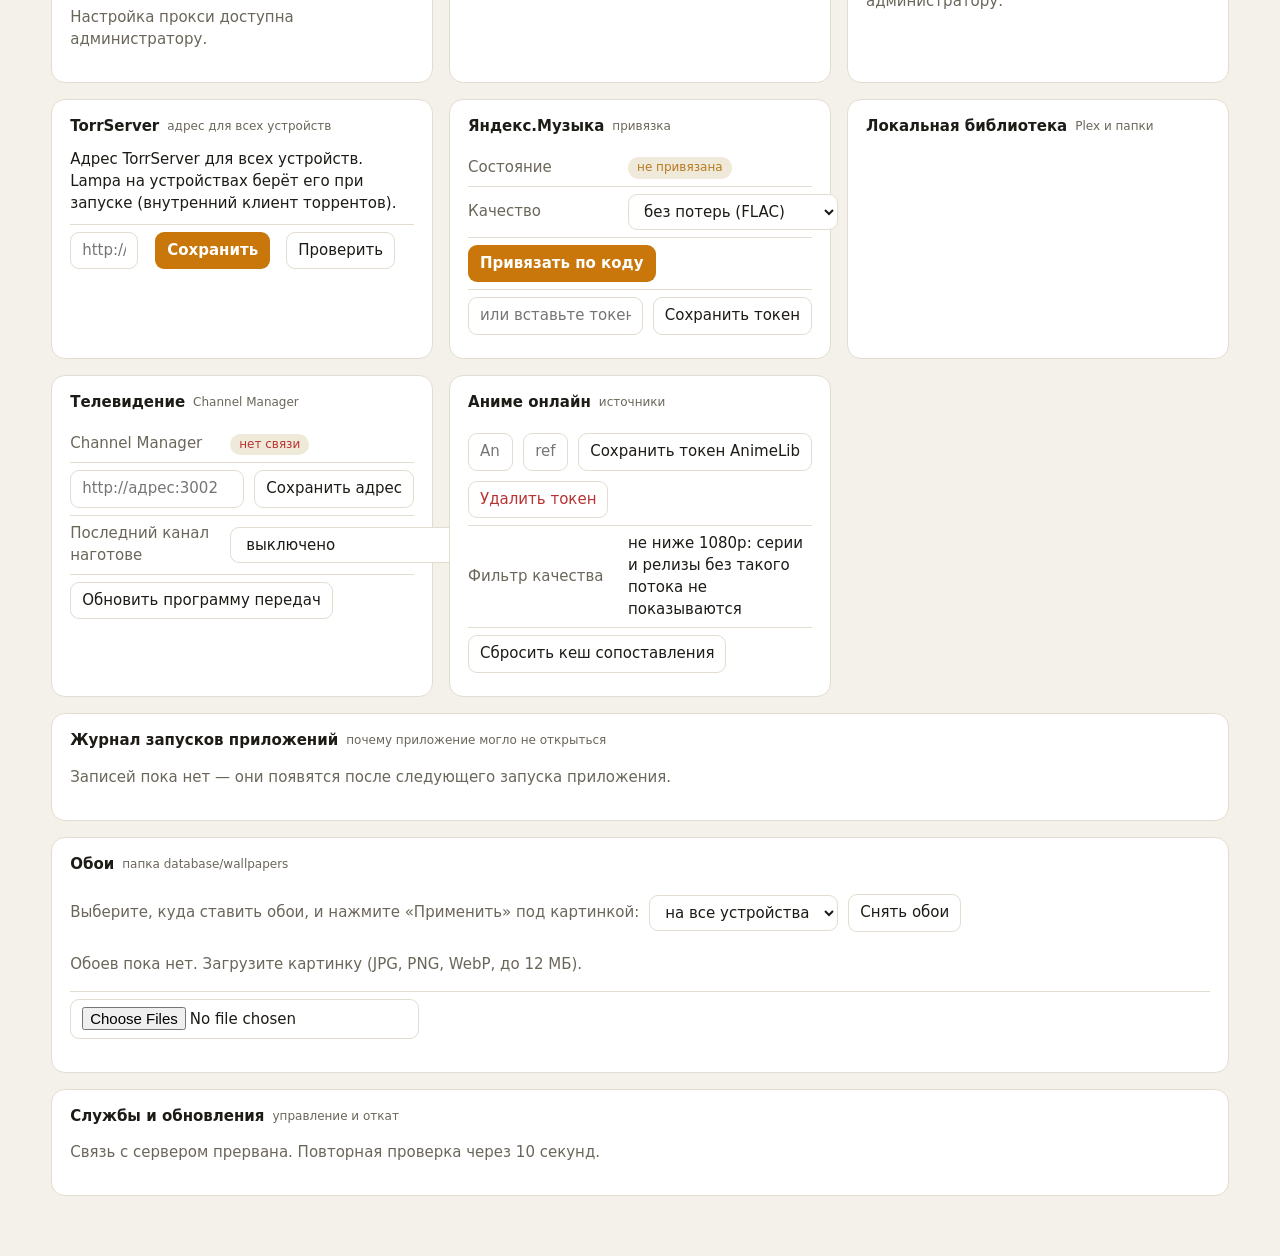
==== commit 4949e96d: "Replace proxy categories with editable per-service address fields" ====
--- a/server-mod/HomeMedia/panel.html
+++ b/server-mod/HomeMedia/panel.html
@@ -523,94 +523,73 @@
   }
 
   // ------------------------------------------------------------------ Proxy connections and independent service routes
-  function renderProxy(box, state) {
-    box.textContent = '';
-    box.appendChild(el('h2', { text: 'Прокси' }));
-    box.appendChild(el('p', { class: 'muted', text: 'Общие настройки сервера для всех устройств. Для каждого сервиса можно выбрать подключение или «Без прокси». Проверка использует выбранные значения без сохранения.' }));
-    if (!state || !state.routes) {
-      box.appendChild(el('p', { text: 'Настройки доступны после входа администратором.' })); return;
-    }
-    var connections = [], routeFields = {}, buttons = [], busy = false;
-    var list = el('div'), routes = el('div'), result = el('p', { class: 'muted', role: 'status', 'aria-live': 'polite' });
-    var names = { tmdb_api: 'TMDB — описания и поиск', tmdb_images: 'TMDB — постеры', kinopub: 'Кинопаб — API и видео', youtube: 'YouTube — поиск и видео', jacred: 'JacRed — поиск раздач' };
-    var selected = Object.assign({}, state.routes);
-    function options() {
-      Object.keys(routeFields).forEach(function (service) {
-        var field = routeFields[service], value = field.value || selected[service] || 'direct';
-        field.textContent = ''; field.appendChild(el('option', { value: 'direct', text: 'Без прокси' }));
-        connections.forEach(function (p) { field.appendChild(el('option', { value: p.id, text: p.name.value || 'Новое подключение' })); });
-        field.value = value;
-      });
-    }
-    function addConnection(p) {
-      var name = el('input', { type: 'text', value: p.name || '', placeholder: 'Название подключения', maxlength: '80', 'aria-label': 'Название прокси' });
-      var address = el('input', { type: 'text', value: p.url || '', placeholder: 'http://адрес:порт или socks5://адрес:порт', autocomplete: 'off', spellcheck: 'false', style: 'min-width:260px;flex:1', 'aria-label': 'Адрес прокси' });
-      var username = el('input', { type: 'text', placeholder: p.has_auth ? 'Логин сохранён' : 'Логин, если нужен', autocomplete: 'off', 'aria-label': 'Новый логин прокси' });
-      var password = el('input', { type: 'password', placeholder: p.has_auth ? 'Пароль сохранён' : 'Пароль, если нужен', autocomplete: 'new-password', 'aria-label': 'Новый пароль прокси' });
-      var clear = el('input', { type: 'checkbox' });
-      var row = el('div', { style: 'border-top:1px solid #333;padding:.8em 0' });
-      var connection = { id: p.id, name: name, address: address, username: username, password: password, clear: clear, row: row };
-      connections.push(connection);
-      var remove = el('button', { text: 'Убрать подключение', onclick: function () {
-        if (busy) return;
-        if (Object.keys(routeFields).some(function (s) { return routeFields[s].value === p.id; })) return toast('Сначала выберите другой маршрут у использующих его сервисов');
-        connections = connections.filter(function (x) { return x !== connection; }); row.remove(); options();
-      } });
-      name.addEventListener('change', options);
-      row.appendChild(el('div', { class: 'row' }, name, address));
-      row.appendChild(el('div', { class: 'row' }, username, password, el('label', {}, clear, ' Удалить логин и пароль'), remove));
-      list.appendChild(row);
-    }
-    (state.connections || []).forEach(addConnection);
-    box.appendChild(list);
-    var add = el('button', { text: 'Добавить подключение', onclick: function () {
-      if (busy) return;
-      if (connections.length >= 12) return toast('Можно сохранить до 12 подключений');
-      addConnection({ id: 'p_' + Date.now().toString(36), name: 'Новый прокси', url: '' }); options();
-    } });
-    box.appendChild(el('div', { class: 'row' }, add));
-    function snapshot() {
-      var body = { revision: state.revision, connections: connections.map(function (p) {
-        return { id: p.id, name: p.name.value, url: p.address.value, username: p.username.value, password: p.password.value, clear_auth: p.clear.checked };
-      }), routes: {} };
-      Object.keys(routeFields).forEach(function (s) { body.routes[s] = routeFields[s].value; }); return body;
-    }
+  function renderProxy(targets, state) {
+    var names = { tmdb_api: 'TMDB — описания и поиск', tmdb_images: 'TMDB — постеры', kinopub: 'Кинопаб', youtube: 'YouTube', jacred: 'JacRed — поиск раздач' };
+    var fields = {}, controls = [], busy = false;
     function error(r) {
-      var key = r.json && r.json.error;
-      return { invalid_proxy_url: 'Проверьте адрес прокси: HTTP, HTTPS или SOCKS5, без пути и параметров.', invalid_connection: 'Проверьте названия подключений.', invalid_route: 'Выберите подключение для каждого сервиса.', username_required: 'Укажите логин для нового пароля.', invalid_credentials: 'Проверьте логин и пароль.', settings_changed: 'Настройки уже изменены в другом окне. Обновите панель.', save_failed: 'Не удалось сохранить. Предыдущие настройки сохранены.', probe_busy: 'Две проверки уже выполняются. Подождите.', admin_required: 'Нужен вход администратора.' }[key] || 'Не удалось выполнить запрос.';
+      return { invalid_proxy_url: 'Введите адрес HTTP, HTTPS или SOCKS5 без пути и параметров.', username_required: 'Укажите логин.', settings_changed: 'Настройки изменились в другом окне. Обновите панель.', admin_required: 'Нужен вход администратора.', probe_busy: 'Подождите завершения другой проверки.' }[r.json && r.json.error] || 'Не удалось выполнить запрос. Проверьте адрес и авторизацию.';
     }
     function post(path, body) { return api(path, { method: 'POST', headers: { 'Content-Type': 'application/json' }, body: JSON.stringify(body) }); }
+    function current(service) { return (state.connections || []).filter(function (p) { return p.id === state.routes[service]; })[0]; }
+    function fill(service) {
+      var f = fields[service], p = current(service);
+      f.address.value = p ? p.url : 'Без прокси'; f.username.value = ''; f.password.value = ''; f.clear.checked = false;
+      f.password.placeholder = p && p.has_auth ? 'Пароль сохранён' : 'Пароль, если нужен';
+      f.username.placeholder = p && p.has_auth ? 'Логин сохранён' : 'Логин, если нужен';
+    }
+    function snapshot(service) {
+      var f = fields[service], address = f.address.value.trim();
+      var body = { revision: state.revision, routes: Object.assign({}, state.routes), connections: (state.connections || []).map(function (p) { return Object.assign({}, p); }) };
+      if (!address || /^(без прокси|no proxy|direct)$/i.test(address)) { body.routes[service] = 'direct'; return body; }
+      var id = 'service_' + service;
+      var previous = body.connections.filter(function (p) { return p.id === id && p.url === address; })[0] || body.connections.filter(function (p) { return p.url === address; })[0] || current(service);
+      var item = { id: id, name: names[service], url: address, username: f.username.value, password: f.password.value, clear_auth: f.clear.checked };
+      if (previous) item.auth_from = previous.id;
+      body.connections = body.connections.filter(function (p) { return p.id !== id; }); body.connections.push(item); body.routes[service] = id;
+      body.connections = body.connections.filter(function (p) { return p.id.indexOf('service_') === 0 || Object.keys(body.routes).some(function (s) { return body.routes[s] === p.id; }); });
+      return body;
+    }
+    function setBusy(value) { busy = value; controls.forEach(function (button) { button.disabled = value; }); if (rollback) rollback.disabled = value || !state.can_rollback; }
     Object.keys(names).forEach(function (service) {
-      var field = el('select', { 'aria-label': names[service] }); routeFields[service] = field;
-      var status = el('span', { class: 'muted', role: 'status', 'aria-live': 'polite' });
+      var box = targets[service]; box.textContent = '';
+      if (!state || !state.routes) { box.appendChild(el('p', { class: 'muted', text: 'Настройка прокси доступна администратору.' })); return; }
+      var listId = 'proxy-addresses-' + service;
+      var address = el('input', { type: 'text', list: listId, autocomplete: 'off', spellcheck: 'false', 'aria-label': 'Прокси ' + names[service], placeholder: 'Без прокси или адрес: http://… / socks5://…', style: 'min-width:230px;flex:1' });
+      var values = el('datalist', { id: listId });
+      ['Без прокси'].concat((state.connections || []).map(function (p) { return p.url; })).filter(function (v, i, all) { return all.indexOf(v) === i; }).forEach(function (v) { values.appendChild(el('option', { value: v })); });
+      var username = el('input', { type: 'text', autocomplete: 'off', 'aria-label': 'Логин прокси ' + names[service] });
+      var password = el('input', { type: 'password', autocomplete: 'new-password', 'aria-label': 'Пароль прокси ' + names[service] });
+      var clear = el('input', { type: 'checkbox' });
+      var status = el('p', { class: 'muted', role: 'status', 'aria-live': 'polite' });
+      fields[service] = { address: address, username: username, password: password, clear: clear };
+      fill(service);
+      var direct = el('button', { text: 'Без прокси', onclick: function () { if (!busy) { address.value = 'Без прокси'; status.textContent = ''; } } });
       var test = el('button', { text: 'Проверить', onclick: function () {
-        var body = snapshot(); body.service = service; test.disabled = true; status.textContent = 'Проверяю…';
-        post('/home/admin/proxy/test', body).then(function (r) {
-          status.textContent = r.ok && r.json ? (r.json.message || error(r)) + (r.json.milliseconds != null ? ' ' + r.json.milliseconds + ' мс' : '') : error(r);
-        }).catch(function () { status.textContent = 'Нет связи с сервером.'; }).then(function () { test.disabled = false; });
+        var body = snapshot(service); body.service = service; setBusy(true); status.textContent = 'Проверяю без сохранения…';
+        post('/home/admin/proxy/test', body).then(function (r) { status.textContent = r.ok && r.json ? r.json.message || error(r) : error(r); })
+          .catch(function () { status.textContent = 'Нет связи с сервером.'; }).then(function () { setBusy(false); });
       } });
-      field.addEventListener('change', function () { status.textContent = ''; });
-      routes.appendChild(el('div', { class: 'row' }, el('label', { text: names[service], style: 'min-width:240px' }), field, test, status)); buttons.push(test);
-    });
-    options(); box.appendChild(routes);
-    function setBusy(value) { busy = value; buttons.concat([add, save, rollback]).forEach(function (b) { b.disabled = value; }); }
-    var save = el('button', { class: 'primary', text: 'Сохранить маршруты', onclick: function () {
-      var body = snapshot(); setBusy(true); result.textContent = 'Сохраняю…';
-      post('/home/admin/proxy', body).then(function (r) {
-        if (r.ok && r.json && r.json.ok) { renderProxy(box, r.json); toast(r.json.tmdb_reload ? 'Сохранено. TMDB применит настройки после перечитывания конфигурации Lampac.' : 'Прокси сохранены'); }
-        else result.textContent = error(r);
-      }).catch(function () { result.textContent = 'Нет связи с сервером. Обновите панель, чтобы проверить результат.'; }).then(function () { setBusy(false); });
-    } });
-    var rollback = el('button', { text: 'Вернуть предыдущие настройки', onclick: function () {
-      if (!state.can_rollback || !confirm('Вернуть предыдущие подключения и маршруты прокси для всех устройств?')) return;
+      var save = el('button', { class: 'primary', text: 'Сохранить', onclick: function () {
+        var body = snapshot(service); setBusy(true); status.textContent = 'Сохраняю…';
+        post('/home/admin/proxy', body).then(function (r) {
+          if (r.ok && r.json && r.json.ok) { state = r.json; fill(service); status.textContent = r.json.tmdb_reload ? 'Сохранено. TMDB перечитает конфигурацию.' : 'Сохранено'; rollback.disabled = !state.can_rollback; }
+          else status.textContent = error(r);
+        }).catch(function () { status.textContent = 'Нет связи с сервером. Обновите панель для проверки результата.'; }).then(function () { setBusy(false); });
+      } });
+      var auth = el('details', {}, el('summary', { class: 'muted', text: 'Логин и пароль прокси' }), el('div', { class: 'row' }, username, password, el('label', {}, clear, ' Удалить авторизацию')),
+        el('p', { class: 'muted', text: 'Пустые поля сохраняют авторизацию. Для замены укажите новые значения.' }));
+      box.appendChild(el('div', { style: 'border-top:1px solid #333;padding:.7em 0' }, el('label', { text: 'Прокси · ' + names[service] }), el('div', { class: 'row' }, address, values, direct, test, save), auth, status));
+      controls.push(direct, test, save);
+    });
+    if (!state || !state.routes) return;
+    var rollback = el('button', { text: 'Вернуть предыдущие настройки прокси', onclick: function () {
+      if (!state.can_rollback || !confirm('Вернуть предыдущие настройки прокси для всех сервисов?')) return;
       setBusy(true);
-      post('/home/admin/proxy/rollback', { revision: state.revision }).then(function (r) {
-        if (r.ok && r.json && r.json.ok) { renderProxy(box, r.json); toast('Предыдущие настройки возвращены'); } else result.textContent = error(r);
-      }).catch(function () { result.textContent = 'Нет связи с сервером. Проверьте настройки после обновления панели.'; }).then(function () { setBusy(false); });
+      post('/home/admin/proxy/rollback', { revision: state.revision }).then(function (r) { if (r.ok && r.json && r.json.ok) { renderProxy(targets, r.json); toast('Настройки возвращены'); } else toast(error(r)); })
+        .catch(function () { toast('Нет связи с сервером.'); }).then(function () { setBusy(false); });
     } });
     rollback.disabled = !state.can_rollback;
-    box.appendChild(el('div', { class: 'row' }, save, rollback)); box.appendChild(result);
-    box.appendChild(el('p', { class: 'muted', text: 'Сохранённые логины и пароли не выдаются браузеру. Пустые поля сохраняют прежнюю авторизацию. При замене авторизации укажите новый пароль. TMDB использует штатное перечитывание init.conf; остальные сервисы применяют выбор к новым запросам.' }));
+    targets.rollback.textContent = ''; targets.rollback.appendChild(rollback); controls.push(rollback);
   }
 
   // ------------------------------------------------------------------ YouTube: профили и каналы
@@ -764,13 +743,14 @@
       renderPeople(sec('Зрители', 'возраст и привязка к устройству', 'wide'), J(14), devList);
       renderSync(sec('Синхронизация и база', 'единый источник'), J(0) || {});
       renderDevices(sec('Устройства и профили', 'настройки хранятся на сервере', 'wide'), devList);
-      renderOps(sec('Состояние сервера', 'память, копии, источники', 'wide'), J(10));
-      renderKino(sec('Кинопаб', 'привязка и профили'), kpProfiles);
+      var opsBox = sec('Состояние сервера', 'память, копии, источники', 'wide'); renderOps(opsBox, J(10));
+      var kinoBox = sec('Кинопаб', 'привязка и профили'); renderKino(kinoBox, kpProfiles);
       renderImport(sec('Закладки Кинопаба', 'импорт в «Мои фильмы»'), J(11));
-      renderYt(sec('YouTube', 'профили и каналы'), J(12));
-      var proxyBox = sec('Прокси', 'маршруты сервисов', 'wide');
-      api('/home/admin/proxy').then(function (p) { if (document.body.contains(proxyBox)) renderProxy(proxyBox, p.ok ? p.json : null); })
-        .catch(function () { if (document.body.contains(proxyBox)) proxyBox.appendChild(el('p', { text: 'Не удалось загрузить настройки прокси. Обновите панель.' })); });
+      var youtubeBox = sec('YouTube', 'профили и каналы'); renderYt(youtubeBox, J(12));
+      var proxyTargets = {};
+      [['tmdb_api',opsBox],['tmdb_images',opsBox],['jacred',opsBox],['kinopub',kinoBox],['youtube',youtubeBox],['rollback',opsBox]].forEach(function (p) { proxyTargets[p[0]] = el('div'); p[1].appendChild(proxyTargets[p[0]]); });
+      api('/home/admin/proxy').then(function (p) { if (document.body.contains(opsBox)) renderProxy(proxyTargets, p.ok ? p.json : null); })
+        .catch(function () { if (document.body.contains(opsBox)) proxyTargets.rollback.appendChild(el('p', { text: 'Не удалось загрузить настройки прокси. Обновите панель.' })); });
       renderTs(sec('TorrServer', 'адрес для всех устройств'), J(13));
       renderYm(sec('Яндекс.Музыка', 'привязка'), J(4));
       renderLocal(sec('Локальная библиотека', 'Plex и папки'), J(5), J(6));
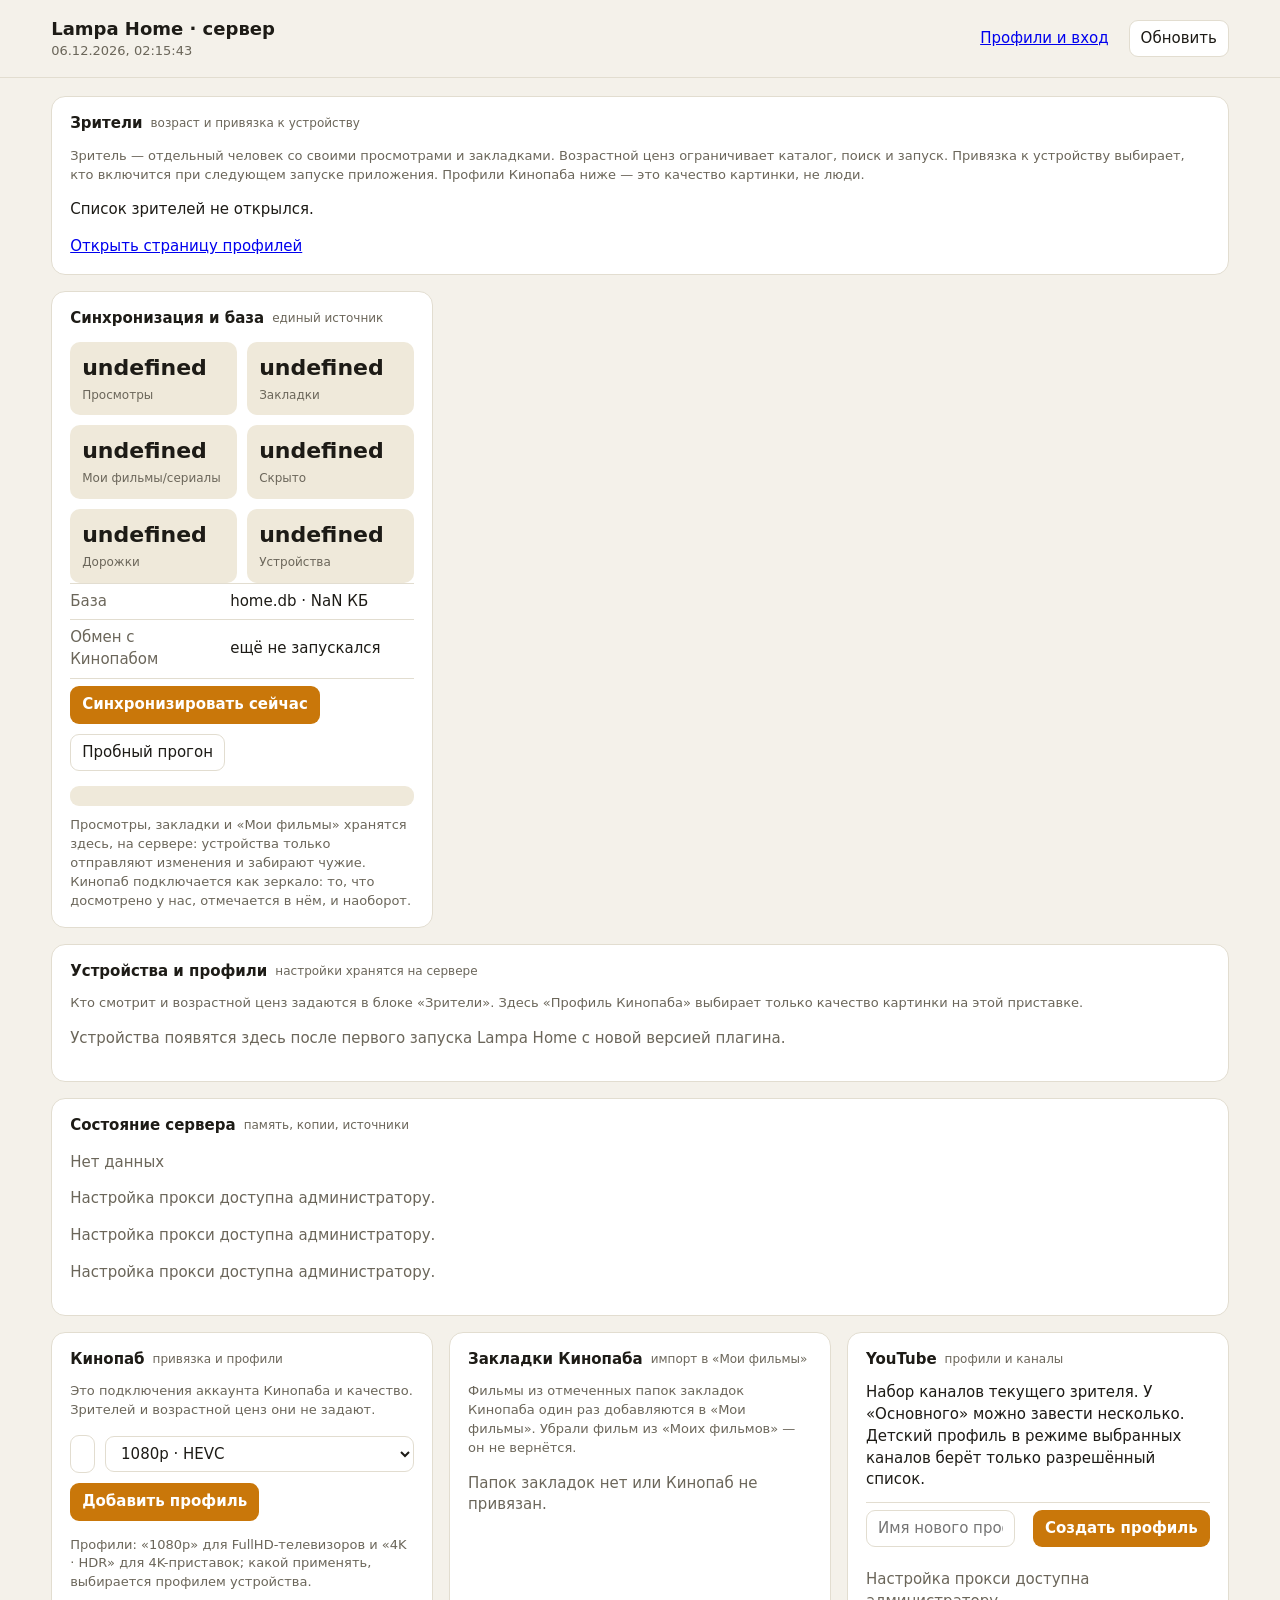
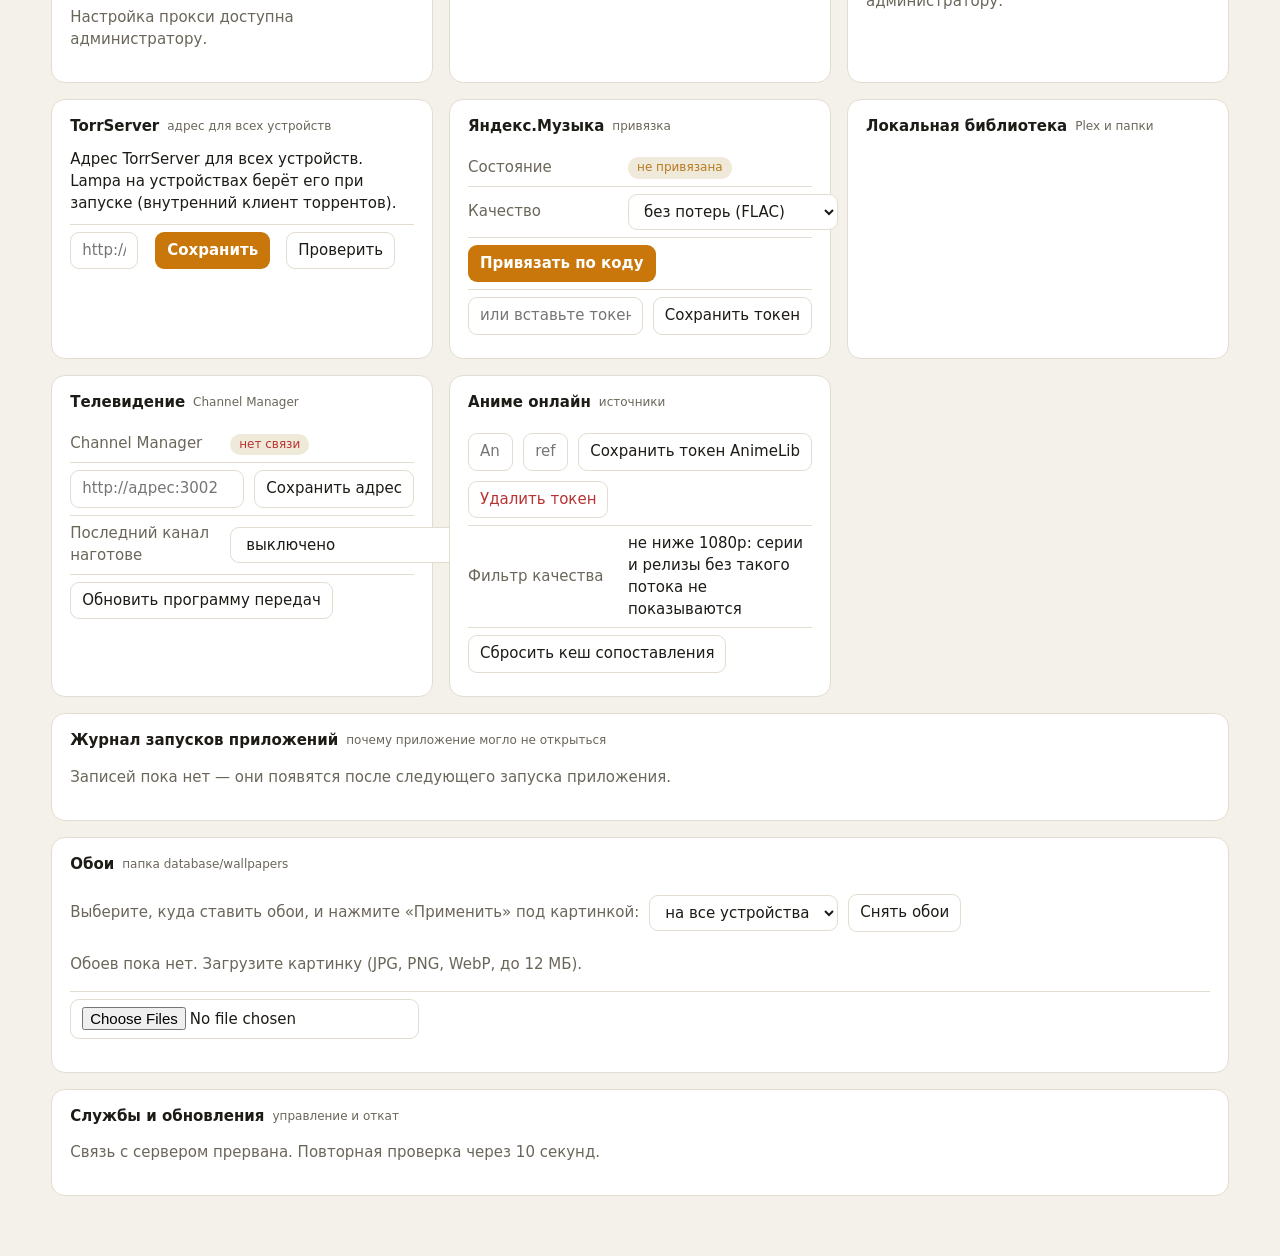
==== commit 4dc64ecf: "Fix Tvheadend mounted base and sync deployed HomeMedia auth/panel changes" ====
--- a/server-mod/HomeMedia/panel.html
+++ b/server-mod/HomeMedia/panel.html
@@ -74,7 +74,7 @@
 <body>
 <header>
   <div style="flex:1;min-width:0"><h1>Lampa Home · сервер</h1><div class="sub" id="clock"></div></div>
-  <a href="/profiles" style="margin:8px">Профили и вход</a>
+  <a href="/profiles?next=/home" style="margin:8px">Профили и вход</a>
   <button id="refresh">Обновить</button>
 </header>
 <main id="main"></main>
@@ -85,7 +85,6 @@
   'use strict';
   var BASE = '{localhost}'.replace(/\/$/, '');
   if (BASE.indexOf('{') === 0) BASE = location.origin;
-  var adminToken = '';
 
   function el(tag, attrs) {
     var e = document.createElement(tag);
@@ -106,7 +105,6 @@
     opts = opts || {};
     var headers = {};
     Object.keys(opts.headers || {}).forEach(function (k) { headers[k] = opts.headers[k]; });
-    if (adminToken) headers['X-Home-Session'] = adminToken;
     return fetch(BASE + path, { method: opts.method || 'GET', headers: headers, body: opts.body, credentials: 'include', cache: 'no-store' })
       .then(function (r) { return r.text().then(function (t) { var j = null; try { j = JSON.parse(t); } catch (e) {} return { ok: r.ok, status: r.status, json: j, text: t }; }); });
   }
@@ -178,7 +176,7 @@
     var profiles = (data && data.profiles) || [];
     if (!data || data.error) {
       box.appendChild(el('p', { text: 'Список зрителей не открылся.' }));
-      box.appendChild(el('a', { href: '/profiles', text: 'Открыть страницу профилей' }));
+      box.appendChild(el('a', { href: '/profiles?next=/home', text: 'Открыть страницу профилей' }));
       return;
     }
     profiles.forEach(function (p) {
@@ -733,7 +731,7 @@
       if (r.some(function (x) { return x.status === 401 || (x.json && x.json.error === 'session_required'); })) {
         var box = sec('Нужен вход', 'сеанс профиля');
         box.appendChild(el('p', { text: 'Панель читает данные основного профиля. Откройте «Профили и вход», войдите в «Основной» и обновите эту страницу.' }));
-        box.appendChild(el('a', { href: '/profiles', text: 'Профили и вход' }));
+        box.appendChild(el('a', { href: '/profiles?next=/home', text: 'Профили и вход' }));
         return;
       }
       var J = function (i) { return (r[i] && r[i].json) || null; };
@@ -771,7 +769,9 @@
   setInterval(function () { document.getElementById('clock').textContent = new Date().toLocaleString('ru'); }, 1000);
   // Browser sessions do not have the Android bridge cookie. The same local
   // admin login used by /profiles can issue it without exposing the token to JS.
-  fetch('/home/admin/login', { method: 'POST', credentials: 'include', cache: 'no-store', headers: { 'Content-Type': 'application/json' }, body: JSON.stringify({ profile_id: 'u_default', pin: '', device: 'web_panel', boot: 'panel-' + Date.now() }) }).then(function (r) { return r.json(); }).then(function (j) { adminToken = j.token || ''; load(); }).catch(function () { load(); });
+  // Browser sessions are HttpOnly cookies. Reuse a valid session; only ask the
+  // server to mint one when the current browser has none (and policy allows it).
+  fetch('/home/admin/session', { method: 'GET', credentials: 'include', cache: 'no-store' }).then(function () { load(); }).catch(function () { load(); });
 })();
 </script>
 </body>
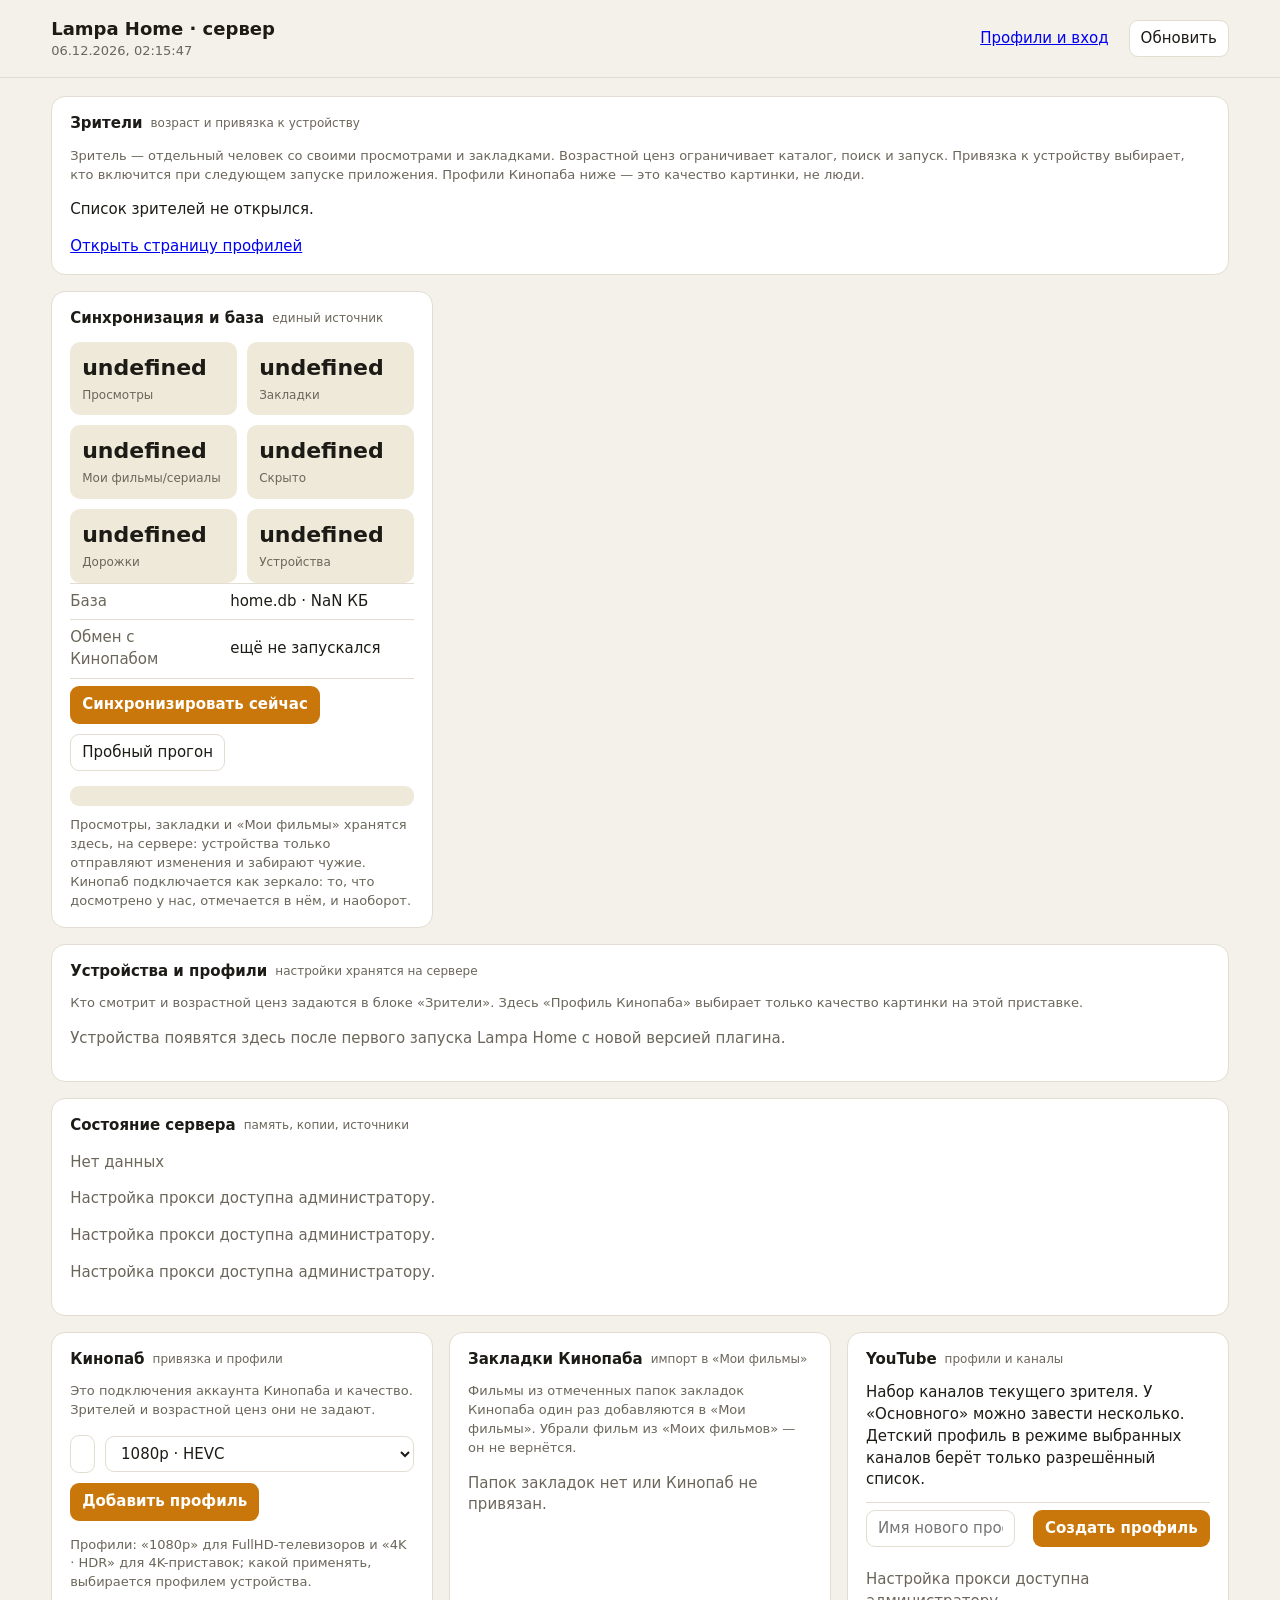
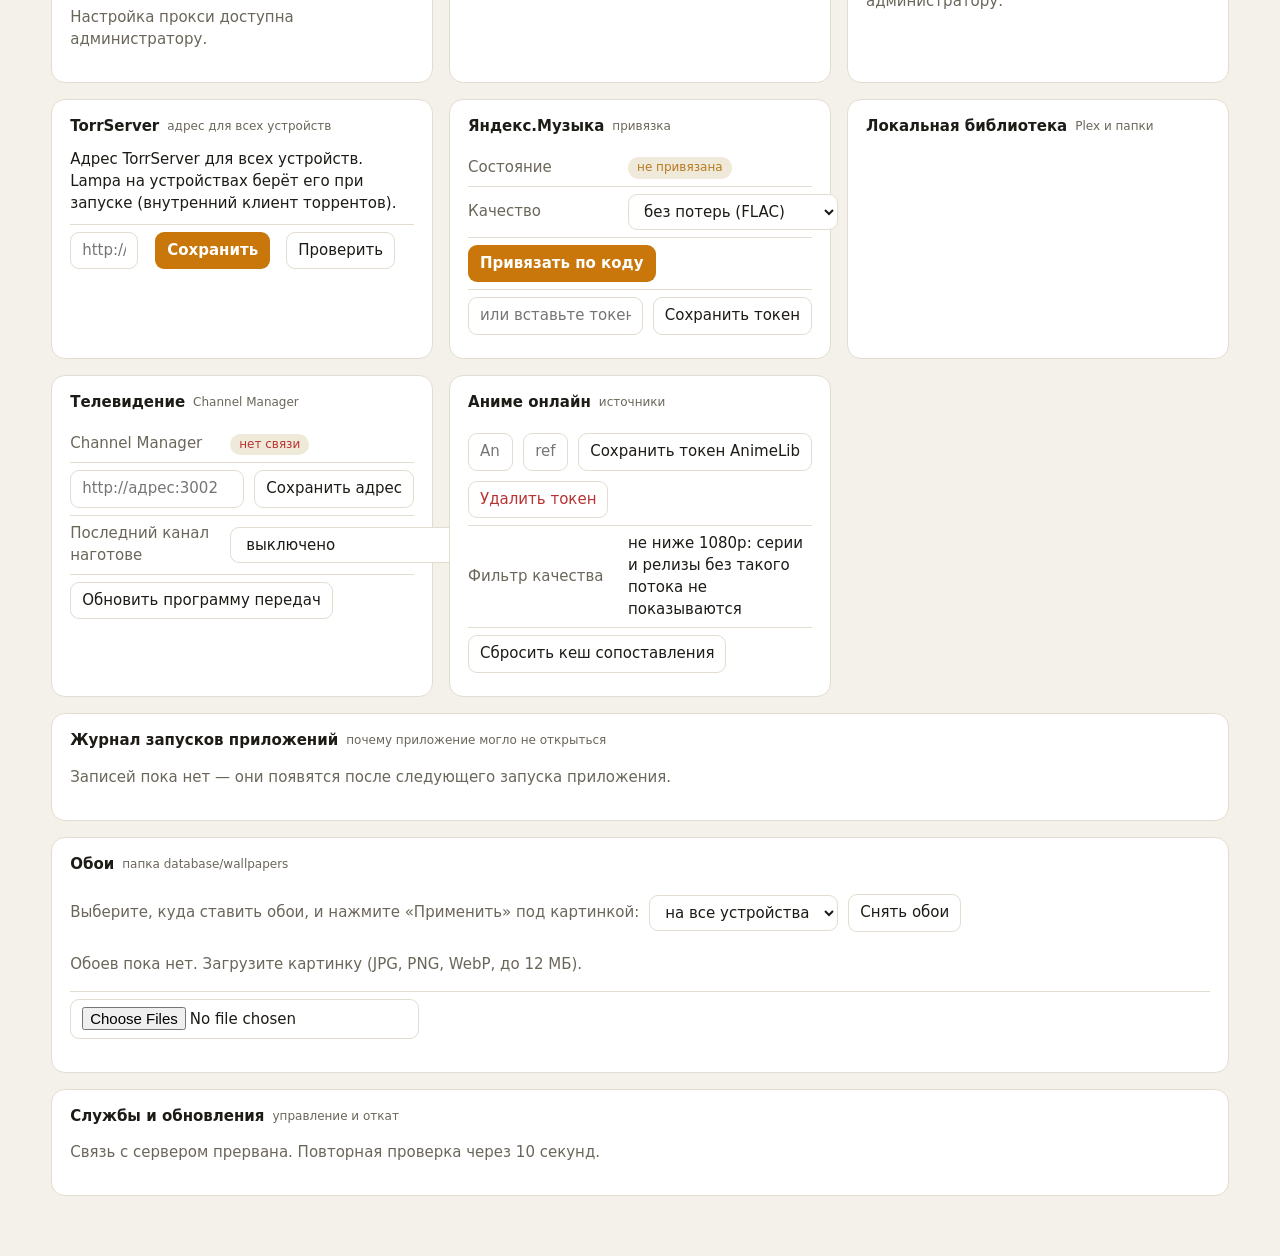
==== commit b4c02f9d: "Add episode-level Russian audio index, continue guard, CAMRip and Android 1142 sources" ====
--- a/server-mod/HomeMedia/panel.html
+++ b/server-mod/HomeMedia/panel.html
@@ -230,9 +230,14 @@
   function renderDevices(box, list) {
     box.appendChild(el('p', { class: 'muted', style: 'margin:0 0 8px;font-size:13px', text: 'Кто смотрит и возрастной ценз задаются в блоке «Зрители». Здесь «Профиль Кинопаба» выбирает только качество картинки на этой приставке.' }));
     if (!list.length) box.appendChild(el('p', { class: 'muted', text: 'Устройства появятся здесь после первого запуска Lampa Home с новой версией плагина.' }));
+    api('/home/app-updates/latest').then(function (r) {
+      if (!document.body.contains(box) || !r.ok || !r.json || !r.json.version_code) return;
+      box.insertBefore(el('p', { class: 'muted', text: 'Актуальный APK на сервере: ' + r.json.version_name + ' / ' + r.json.version_code }), box.firstChild.nextSibling);
+    }).catch(function () {});
     list.forEach(function (d) {
       var head = el('div', { class: 'head' }, el('b', { text: d.name || d.id }), el('span', { class: 'muted', text: d.id }), badge('был ' + ago(d.seen), Date.now() - d.seen < 180000 ? 'ok' : ''));
       if (d.custom_name && d.model) head.appendChild(el('span', { class: 'muted', text: d.model }));
+      if (d.version) head.appendChild(el('span', { class: 'muted', text: 'сборка ' + d.version }));
       head.appendChild(el('button', { text: 'Переименовать', onclick: function () {
         var name = prompt('Имя устройства (до 80 символов). Пустое поле вернёт название модели:', d.custom_name || d.name || '');
         if (name === null) return;
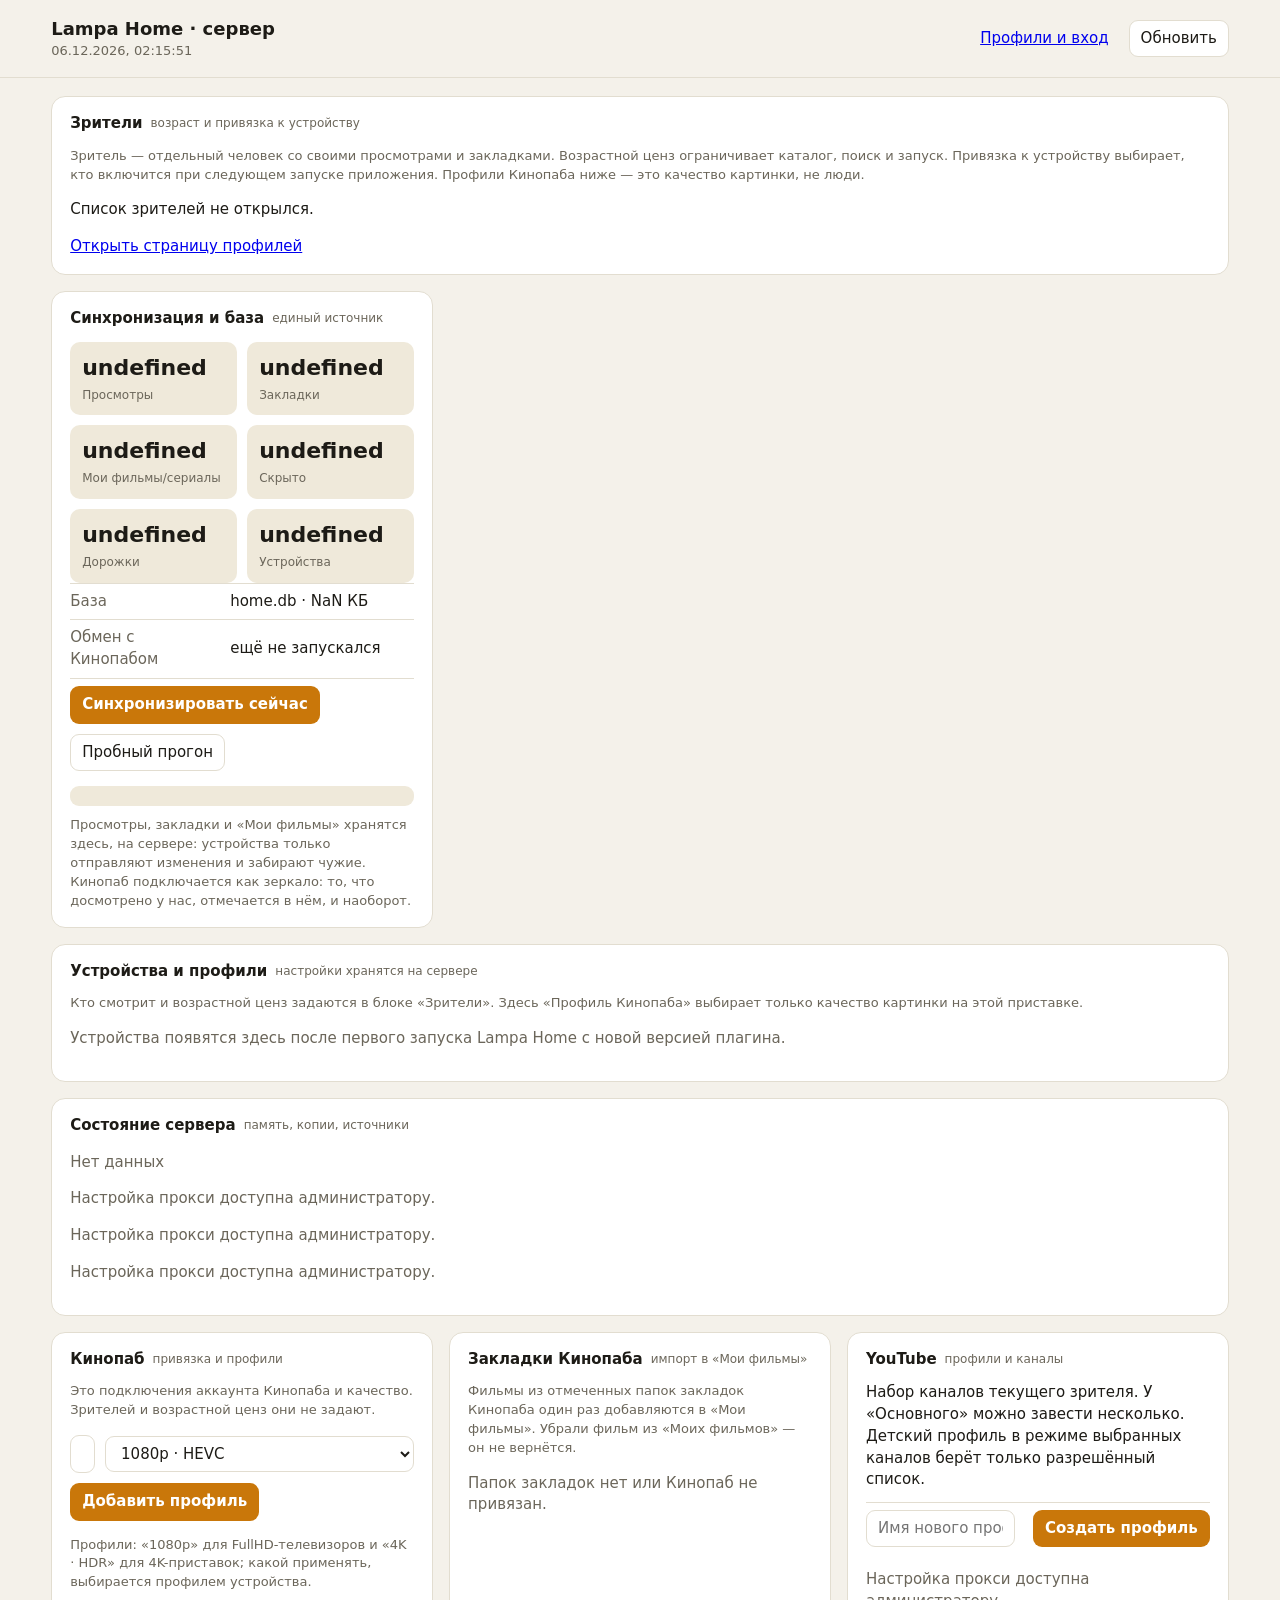
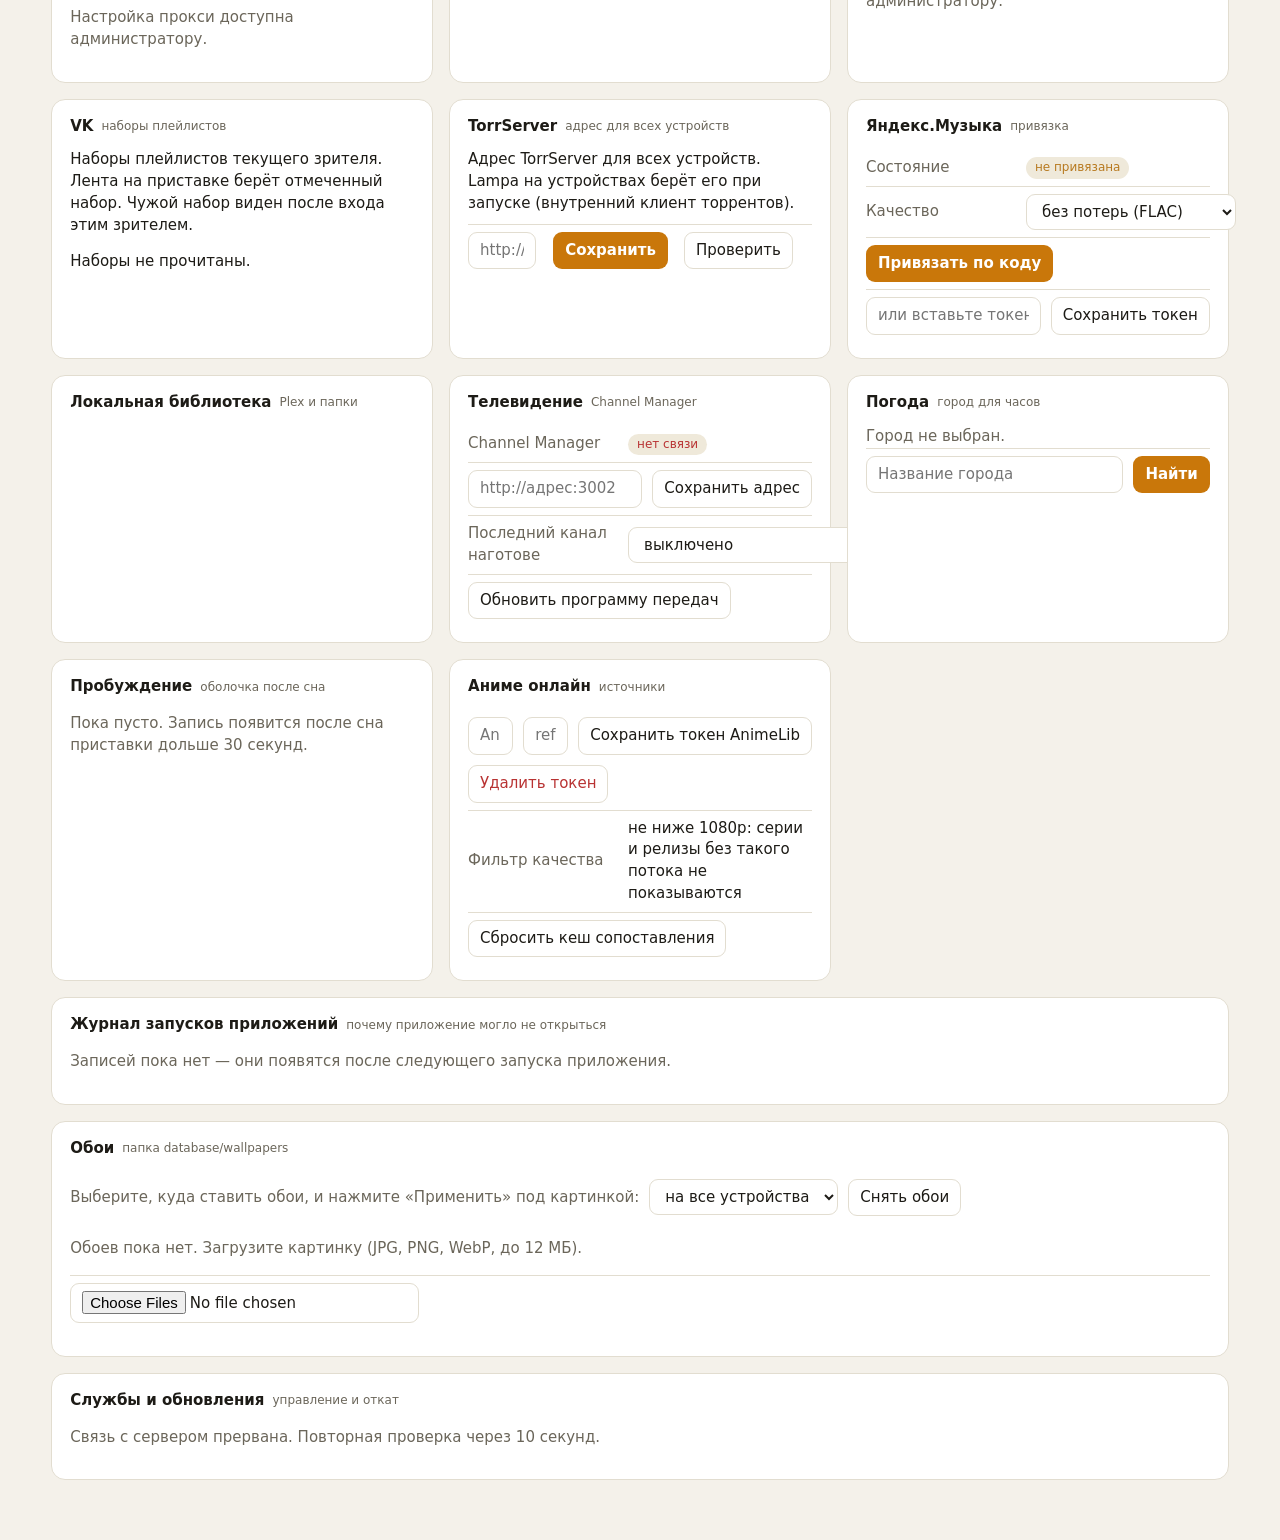
==== commit 17fe5fb8: "Add VK playlist packs, resume, and watched filtering, and ship the clock and shell search. Co-author" ====
--- a/server-mod/HomeMedia/panel.html
+++ b/server-mod/HomeMedia/panel.html
@@ -68,6 +68,11 @@
   .code { font: 650 26px ui-monospace, Consolas, monospace; letter-spacing: .12em; padding: 8px 14px; background: var(--chip); border-radius: 10px; display: inline-block; margin: 6px 0; }
   .toast { position: fixed; bottom: 18px; left: 50%; transform: translateX(-50%); background: var(--ink); color: var(--bg); padding: 9px 16px; border-radius: 10px; font-size: 14px; opacity: 0; transition: opacity .2s; pointer-events: none; z-index: 20; }
   .toast.show { opacity: .94; }
+  .pick { position: fixed; inset: 0; background: rgba(0,0,0,.45); z-index: 30; display: flex; align-items: center; justify-content: center; padding: 16px; }
+  .pick-card { background: var(--card); color: var(--ink); border-radius: 14px; padding: 16px; width: min(520px, 100%); max-height: 80vh; overflow: auto; display: grid; gap: 10px; }
+  .pick-card h3 { margin: 0; font-size: 16px; }
+  .pick-list { display: grid; gap: 6px; }
+  .pick-list button { text-align: left; }
   @media (max-width: 560px) { .row .k { min-width: 100%; } }
 </style>
 </head>
@@ -596,6 +601,138 @@
   }
 
   // ------------------------------------------------------------------ YouTube: профили и каналы
+  function renderWeather(box) {
+    var status = el('div', { class: 'muted', text: 'Загрузка…' });
+    var input = el('input', { type: 'text', placeholder: 'Название города', maxlength: '80' });
+    var btn = el('button', { class: 'primary', text: 'Найти' });
+    box.appendChild(status);
+    box.appendChild(el('div', { class: 'row' }, input, btn));
+    function paint(d) {
+      if (!d || d.configured === false) { status.className = 'muted'; status.textContent = 'Город не выбран.'; return; }
+      if (!d.configured) { status.className = 'muted'; status.textContent = 'Погода не прочитана.'; return; }
+      var temp = d.weather && d.temp != null ? (Math.round(d.temp * 10) / 10) + '° · ' + (d.descr || '') : 'сейчас без данных';
+      status.className = d.stale ? 'muted' : '';
+      status.textContent = (d.city_name || '') + (d.city_region ? ' · ' + d.city_region : '') + ' — ' + temp + (d.stale ? ' · данные устарели' : '');
+    }
+    api('/home/weather').then(function (r) { paint(r.json); }).catch(function () { status.textContent = 'Погода не прочитана.'; });
+    function find() {
+      var q = input.value.trim();
+      if (q.length < 2) { toast('Введите название города'); return; }
+      btn.disabled = true;
+      api('/home/weather/search?q=' + encodeURIComponent(q)).then(function (r) {
+        btn.disabled = false;
+        if (!r.ok || !r.json || r.json.error) { toast(r.json && r.json.error === 'not_found' ? 'Город не найден' : 'Поиск не удался'); return; }
+        openPlaces(r.json);
+      }).catch(function () { btn.disabled = false; toast('Поиск не удался'); });
+    }
+    btn.addEventListener('click', find);
+    input.addEventListener('keydown', function (e) { if (e.key === 'Enter') find(); });
+    function openPlaces(data) {
+      var old = document.getElementById('pick'); if (old) old.remove();
+      var root = el('div', { class: 'pick', id: 'pick' });
+      var card = el('div', { class: 'pick-card' });
+      card.appendChild(el('h3', { text: data.step === 'geo' ? 'Какой это город?' : 'Точный пункт' }));
+      card.appendChild(el('p', { class: 'muted', text: data.step === 'geo' ? 'Название нашлось в разных местах. После выбора откроется список пунктов Gismeteo.' : 'Город сохранится только после выбора строки.' }));
+      var places = data.places || [];
+      if (!places.length) card.appendChild(el('p', { text: 'Рядом ничего не нашлось. Прежний город не изменён.' }));
+      var list = el('div', { class: 'pick-list' });
+      places.forEach(function (p) {
+        var label = (p.name || '') + (p.region ? ' · ' + p.region : '') + (p.distance != null ? ' · ' + p.distance + ' км' : '');
+        list.appendChild(el('button', { text: label, onclick: function () { choose(p, data.step); } }));
+      });
+      card.appendChild(list);
+      card.appendChild(el('button', { text: 'Закрыть', onclick: function () { root.remove(); } }));
+      root.appendChild(card);
+      root.addEventListener('click', function (e) { if (e.target === root) root.remove(); });
+      document.body.appendChild(root);
+    }
+    function choose(p, step) {
+      if (step !== 'gismeteo') {
+        api('/home/weather/near?lat=' + encodeURIComponent(p.lat) + '&lon=' + encodeURIComponent(p.lon)).then(function (r) {
+          if (!r.ok || !r.json) { toast('Список пунктов не загрузился'); return; }
+          openPlaces(r.json);
+        });
+        return;
+      }
+      api('/home/weather/city', { method: 'POST', headers: { 'Content-Type': 'application/json' }, body: JSON.stringify({ id: p.id, name: p.name, region: p.region, lat: p.lat, lon: p.lon }) })
+        .then(function (r) {
+          var root = document.getElementById('pick'); if (root) root.remove();
+          if (!r.ok || !r.json || r.json.error) { toast(r.status === 403 ? 'Нужен вход администратора' : 'Город не сохранён'); return; }
+          paint(r.json); toast('Город сохранён');
+        });
+    }
+  }
+
+  function renderWake(box) {
+    api('/home/shell/wake').then(function (r) {
+      var rows = (r.json && r.json.rows) || [];
+      if (!rows.length) { box.appendChild(el('p', { class: 'muted', text: 'Пока пусто. Запись появится после сна приставки дольше 30 секунд.' })); return; }
+      rows.forEach(function (w) {
+        var ack = w.ack_ms < 0 ? 'нет ответа' : (w.ack_ms + ' мс' + (w.shell ? ', страница жива' : ', страница не поднялась'));
+        var chain = 'ТВ ' + (w.tv ? 'да' : 'нет') + ' · список ' + (w.launch ? 'да' : 'нет') + ' · плеер ' + (w.player ? 'да' : 'нет');
+        box.appendChild(kv((w.dev || '') + ' · ' + (w.sleep_s || 0) + ' с', ack + ' · ' + chain));
+      });
+    }).catch(function () { box.appendChild(el('p', { text: 'Журнал не прочитан.' })); });
+  }
+
+  function renderVk(box) {
+    box.appendChild(el('div', { class: 'sub', text: 'Наборы плейлистов текущего зрителя. Лента на приставке берёт отмеченный набор. Чужой набор виден после входа этим зрителем.' }));
+    api('/vk/profiles').then(function (r) {
+      if (!r.ok) { box.appendChild(el('p', { text: 'Наборы не прочитаны.' })); return; }
+      var d = r.json || {}, current = d.current;
+      (d.profiles || []).forEach(function (p) {
+        var wrap = el('div', { class: 'row', style: 'display:block;border-top:1px solid #2a2a2a;padding:.7em 0' });
+        var head = el('div', { style: 'display:flex;gap:.6em;align-items:center;margin-bottom:.4em;flex-wrap:wrap' },
+          el('b', { text: p.label || p.name }), badge((function (n) { var m = n % 10, h = n % 100, w = m === 1 && h !== 11 ? 'плейлист' : m >= 2 && m <= 4 && (h < 12 || h > 14) ? 'плейлиста' : 'плейлистов'; return n + ' ' + w; })(p.subs || 0)),
+          p.name === current ? badge('в ленте') : el('button', { text: 'В ленту', onclick: function () {
+            api('/home/profiles/me/settings', { method: 'POST', headers: { 'Content-Type': 'application/json' }, body: JSON.stringify({ vk_profile: p.name }) }).then(function (s) {
+              if (!s.ok) { toast('Не удалось выбрать набор'); return; }
+              toast('Лента: ' + (p.label || p.name)); load();
+            });
+          } }),
+          p.personal ? null : el('button', { text: 'Удалить набор', onclick: function () {
+            if (!confirm('Удалить набор «' + (p.label || p.name) + '» вместе с плейлистами?')) return;
+            api('/vk/profiles/remove?name=' + encodeURIComponent(p.name)).then(function (x) {
+              if (!x.ok) { toast('Набор не удалён'); return; }
+              toast('Набор удалён'); load();
+            });
+          } }));
+        var list = el('div', { style: 'display:flex;flex-wrap:wrap;gap:.35em;margin:.3em 0' });
+        var input = el('input', { type: 'text', placeholder: 'Ссылка vkvideo.ru или -123_45', maxlength: '300', style: 'width:100%;box-sizing:border-box' });
+        var add = el('button', { class: 'primary', text: 'Добавить плейлист', onclick: function () {
+          var raw = input.value.trim();
+          if (!raw) return;
+          add.disabled = true;
+          api('/vk/subs/add?profile=' + encodeURIComponent(p.name), { method: 'POST', headers: { 'Content-Type': 'application/json' }, body: JSON.stringify({ url: raw }) }).then(function (s) {
+            add.disabled = false;
+            if (!s.ok) { toast('Плейлист не добавлен'); return; }
+            input.value = ''; toast('Плейлист сохранён'); load();
+          }).catch(function () { add.disabled = false; toast('Плейлист не добавлен'); });
+        } });
+        api('/vk/subs?profile=' + encodeURIComponent(p.name)).then(function (s) {
+          var albums = (s.json && s.json.albums) || [];
+          if (!albums.length) list.appendChild(el('span', { class: 'muted', text: 'Плейлистов пока нет' }));
+          albums.forEach(function (a) {
+            list.appendChild(el('span', { class: 'badge', style: 'cursor:pointer', title: 'Убрать плейлист', text: (a.title || a.id) + ' ✕', onclick: function () {
+              api('/vk/subs/remove?profile=' + encodeURIComponent(p.name) + '&id=' + encodeURIComponent(a.id), { method: 'POST' }).then(function () { load(); });
+            } }));
+          });
+        });
+        wrap.appendChild(head); wrap.appendChild(list); wrap.appendChild(input); wrap.appendChild(el('div', { style: 'margin-top:.4em' }, add));
+        box.appendChild(wrap);
+      });
+      var nm = el('input', { type: 'text', placeholder: 'Имя нового набора', style: 'margin-right:.5em' });
+      box.appendChild(el('div', { class: 'row', style: 'margin-top:.7em' }, nm, el('button', { class: 'primary', text: 'Создать набор', onclick: function () {
+        var v = nm.value.trim();
+        if (!v) return;
+        api('/vk/profiles?add=' + encodeURIComponent(v)).then(function (s) {
+          if (s.ok) { toast('Набор создан'); load(); }
+          else toast('Имя: от 1 до 32 символов, без знаков / ? & # :');
+        });
+      } })));
+    }).catch(function () { box.appendChild(el('p', { text: 'Наборы не прочитаны.' })); });
+  }
+
   function renderYt(box, d) {
     box.appendChild(el('div', { class: 'sub', text: 'Набор каналов текущего зрителя. У «Основного» можно завести несколько. Детский профиль в режиме выбранных каналов берёт только разрешённый список.' }));
     var profs = (d && d.profiles) || [];
@@ -750,6 +887,7 @@
       var kinoBox = sec('Кинопаб', 'привязка и профили'); renderKino(kinoBox, kpProfiles);
       renderImport(sec('Закладки Кинопаба', 'импорт в «Мои фильмы»'), J(11));
       var youtubeBox = sec('YouTube', 'профили и каналы'); renderYt(youtubeBox, J(12));
+      renderVk(sec('VK', 'наборы плейлистов'));
       var proxyTargets = {};
       [['tmdb_api',opsBox],['tmdb_images',opsBox],['jacred',opsBox],['kinopub',kinoBox],['youtube',youtubeBox],['rollback',opsBox]].forEach(function (p) { proxyTargets[p[0]] = el('div'); p[1].appendChild(proxyTargets[p[0]]); });
       api('/home/admin/proxy').then(function (p) { if (document.body.contains(opsBox)) renderProxy(proxyTargets, p.ok ? p.json : null); })
@@ -758,6 +896,8 @@
       renderYm(sec('Яндекс.Музыка', 'привязка'), J(4));
       renderLocal(sec('Локальная библиотека', 'Plex и папки'), J(5), J(6));
       renderTv(sec('Телевидение', 'Channel Manager'), J(7), J(8));
+      renderWeather(sec('Погода', 'город для часов'));
+      renderWake(sec('Пробуждение', 'оболочка после сна'));
       renderAnime(sec('Аниме онлайн', 'источники'), J(9));
       renderAppLog(sec('Журнал запусков приложений', 'почему приложение могло не открыться', 'wide'), J(10));
       renderWalls(sec('Обои', 'папка database/wallpapers', 'wide'));
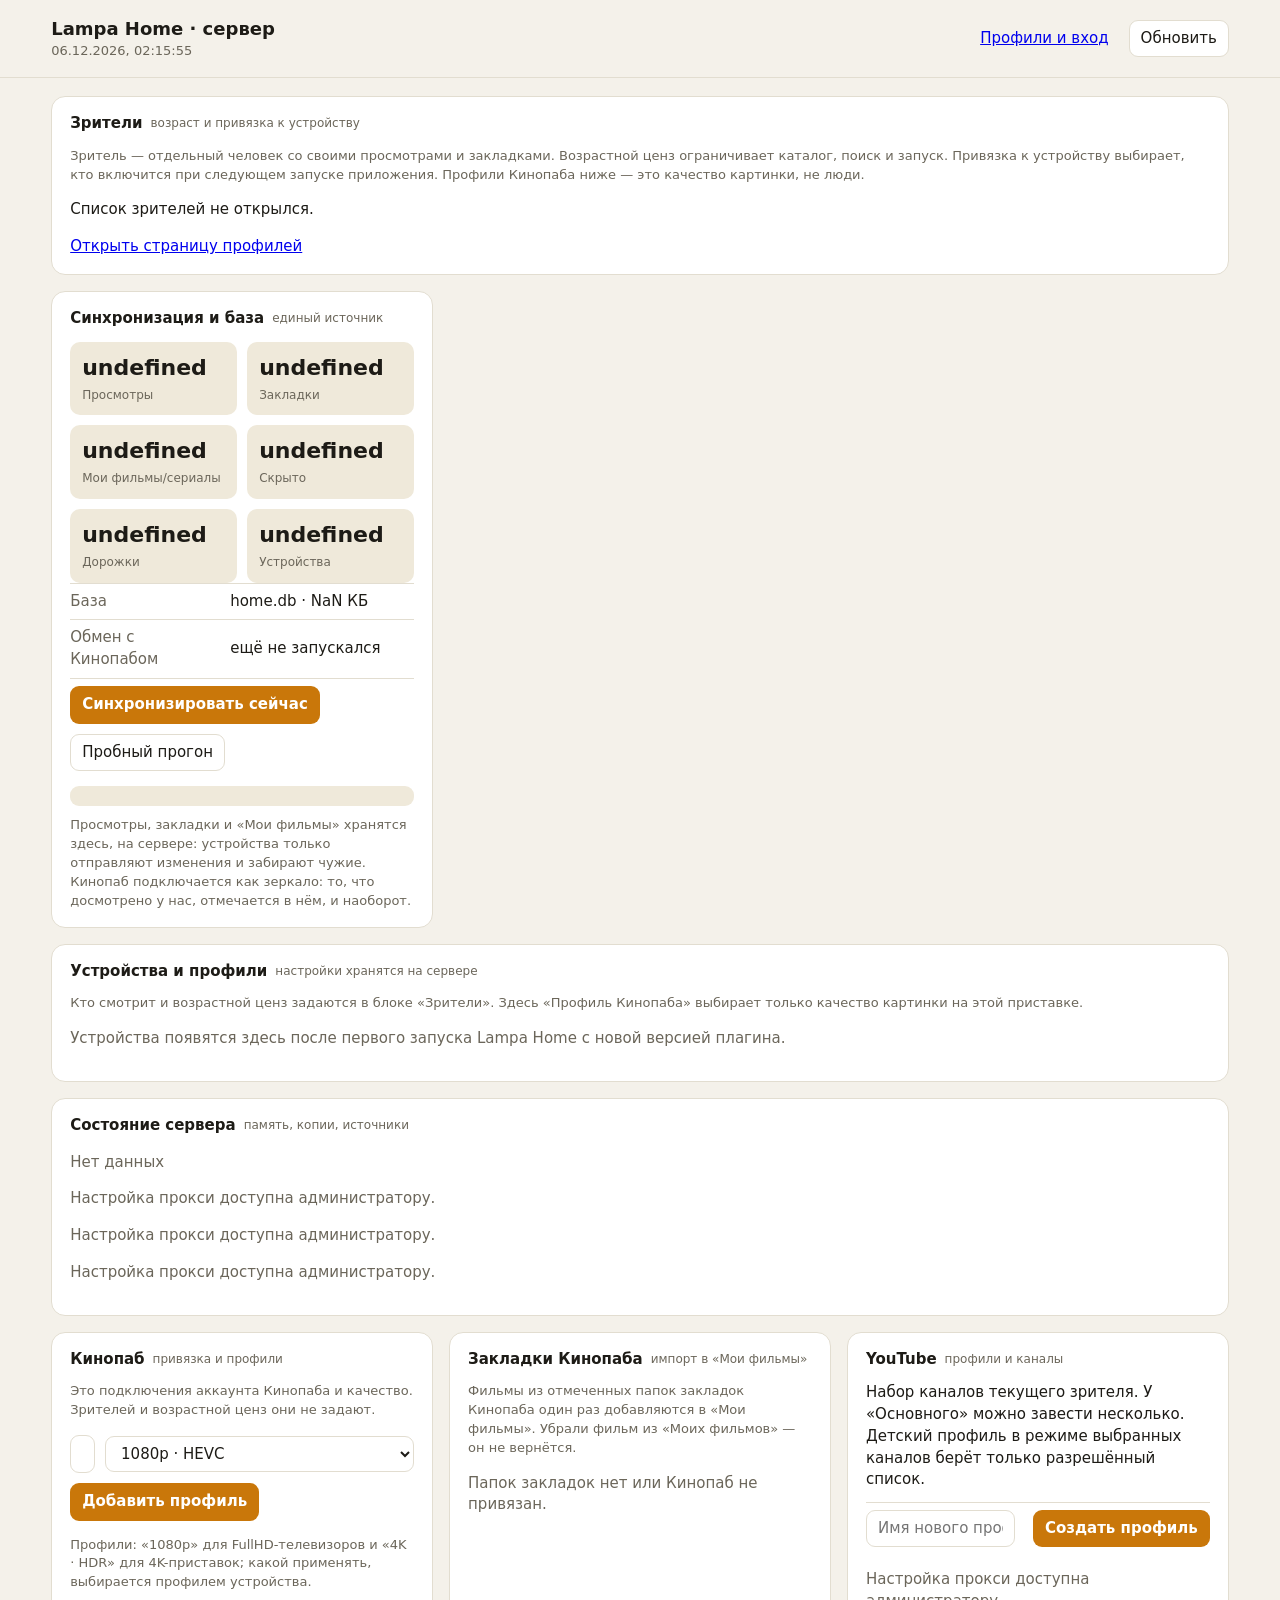
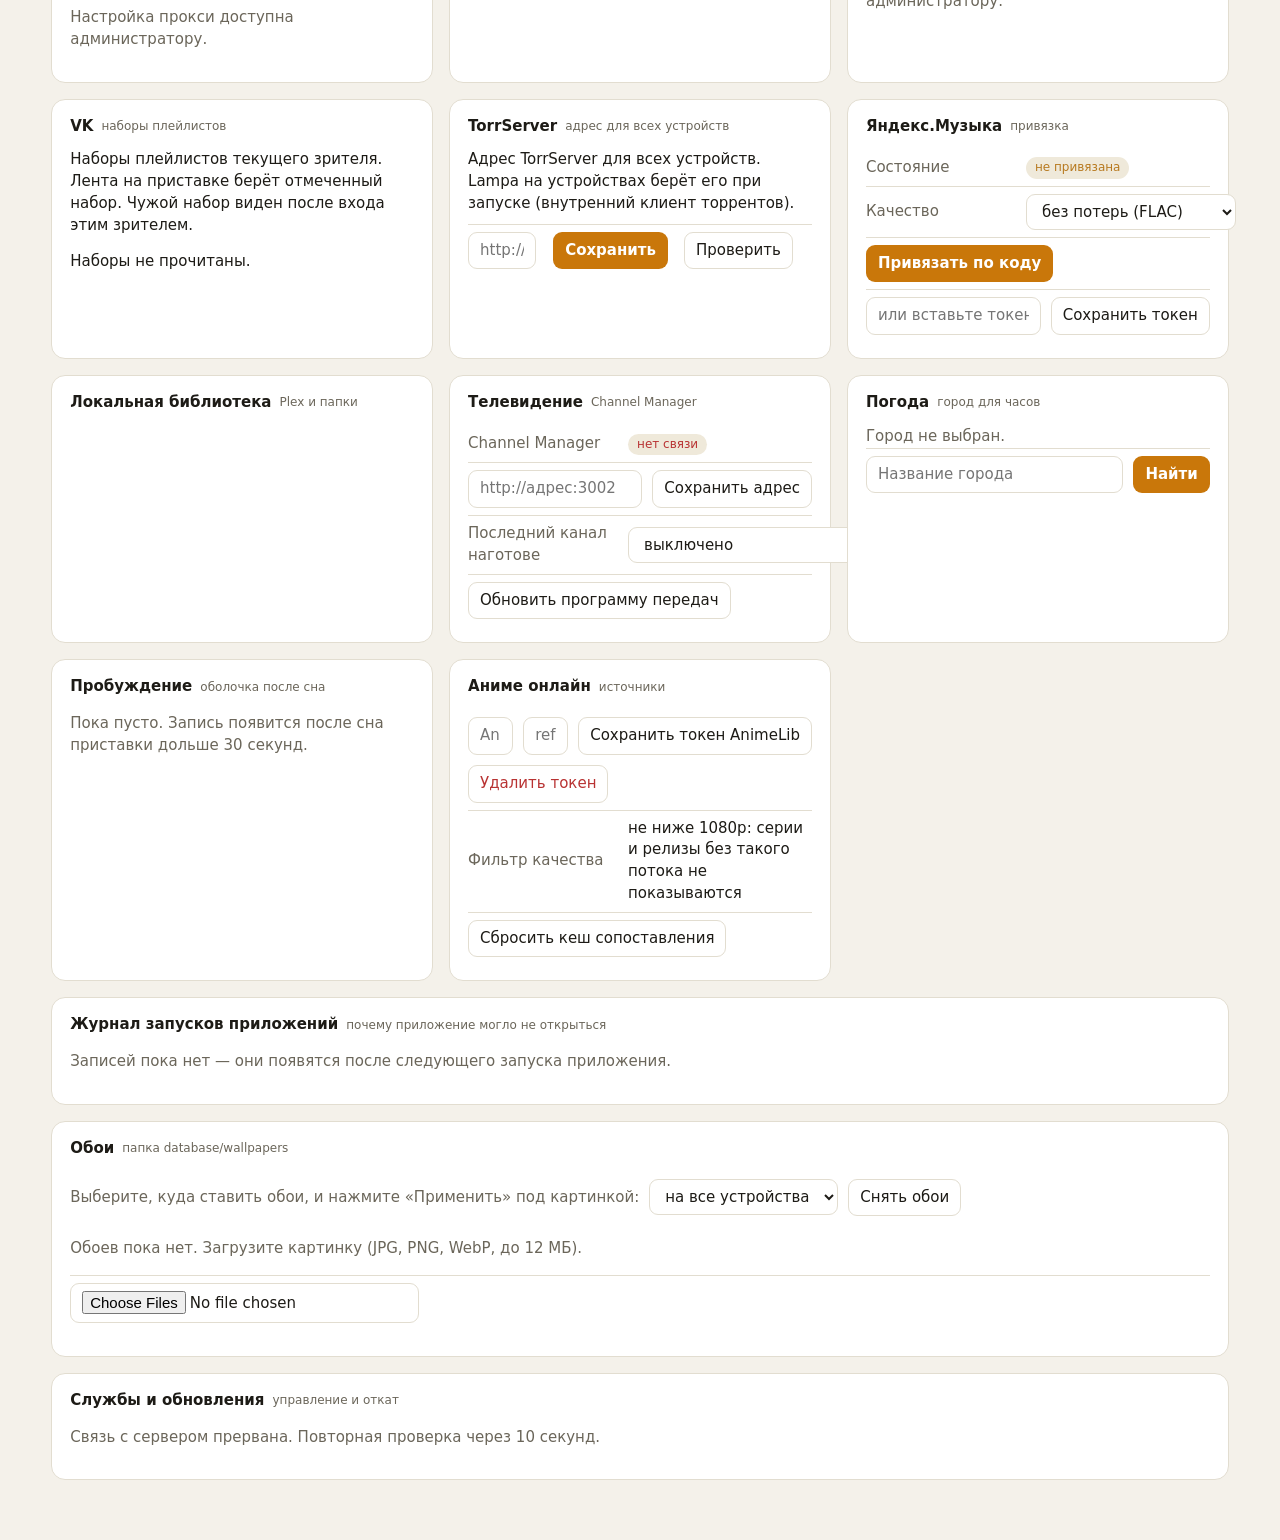
==== commit 32d60305: "Add VK channels to search and subscriptions, and hide the extra clock on Lampa cards." ====
--- a/server-mod/HomeMedia/panel.html
+++ b/server-mod/HomeMedia/panel.html
@@ -698,16 +698,16 @@
             });
           } }));
         var list = el('div', { style: 'display:flex;flex-wrap:wrap;gap:.35em;margin:.3em 0' });
-        var input = el('input', { type: 'text', placeholder: 'Ссылка vkvideo.ru или -123_45', maxlength: '300', style: 'width:100%;box-sizing:border-box' });
-        var add = el('button', { class: 'primary', text: 'Добавить плейлист', onclick: function () {
+        var input = el('input', { type: 'text', placeholder: 'Ссылка на плейлист или канал', maxlength: '300', style: 'width:100%;box-sizing:border-box' });
+        var add = el('button', { class: 'primary', text: 'Добавить', onclick: function () {
           var raw = input.value.trim();
           if (!raw) return;
           add.disabled = true;
           api('/vk/subs/add?profile=' + encodeURIComponent(p.name), { method: 'POST', headers: { 'Content-Type': 'application/json' }, body: JSON.stringify({ url: raw }) }).then(function (s) {
             add.disabled = false;
-            if (!s.ok) { toast('Плейлист не добавлен'); return; }
-            input.value = ''; toast('Плейлист сохранён'); load();
-          }).catch(function () { add.disabled = false; toast('Плейлист не добавлен'); });
+            if (!s.ok) { toast('Не добавлено'); return; }
+            input.value = ''; toast(s.json && s.json.kind === 'channel' ? 'Канал сохранён' : 'Плейлист сохранён'); load();
+          }).catch(function () { add.disabled = false; toast('Не добавлено'); });
         } });
         api('/vk/subs?profile=' + encodeURIComponent(p.name)).then(function (s) {
           var albums = (s.json && s.json.albums) || [];
@@ -715,6 +715,14 @@
           albums.forEach(function (a) {
             list.appendChild(el('span', { class: 'badge', style: 'cursor:pointer', title: 'Убрать плейлист', text: (a.title || a.id) + ' ✕', onclick: function () {
               api('/vk/subs/remove?profile=' + encodeURIComponent(p.name) + '&id=' + encodeURIComponent(a.id), { method: 'POST' }).then(function () { load(); });
+            } }));
+          });
+        });
+        api('/vk/channels?profile=' + encodeURIComponent(p.name)).then(function (s) {
+          var channels = (s.json && s.json.channels) || [];
+          channels.forEach(function (c) {
+            list.appendChild(el('span', { class: 'badge', style: 'cursor:pointer', title: 'Отписать канал', text: (c.title || c.id) + ' ✕', onclick: function () {
+              api('/vk/channels/remove?profile=' + encodeURIComponent(p.name) + '&id=' + encodeURIComponent(c.id), { method: 'POST' }).then(function () { load(); });
             } }));
           });
         });
